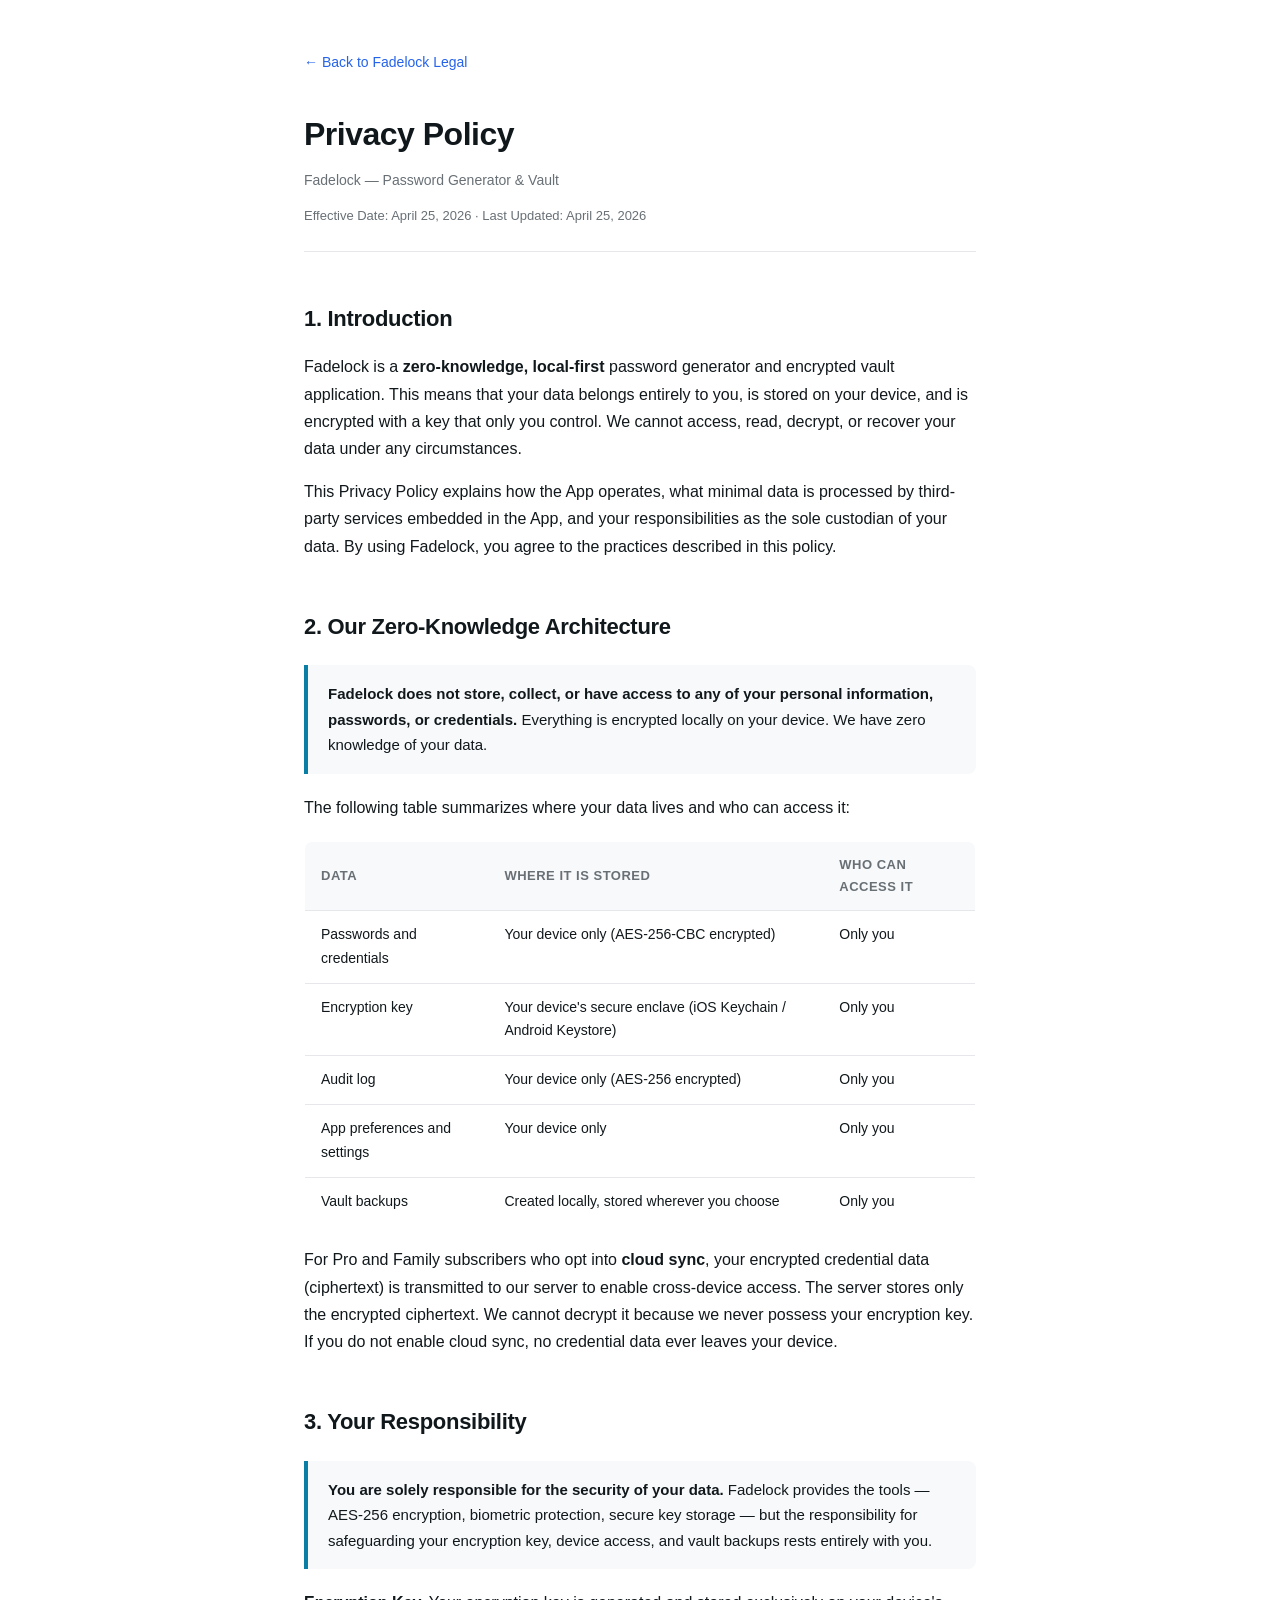
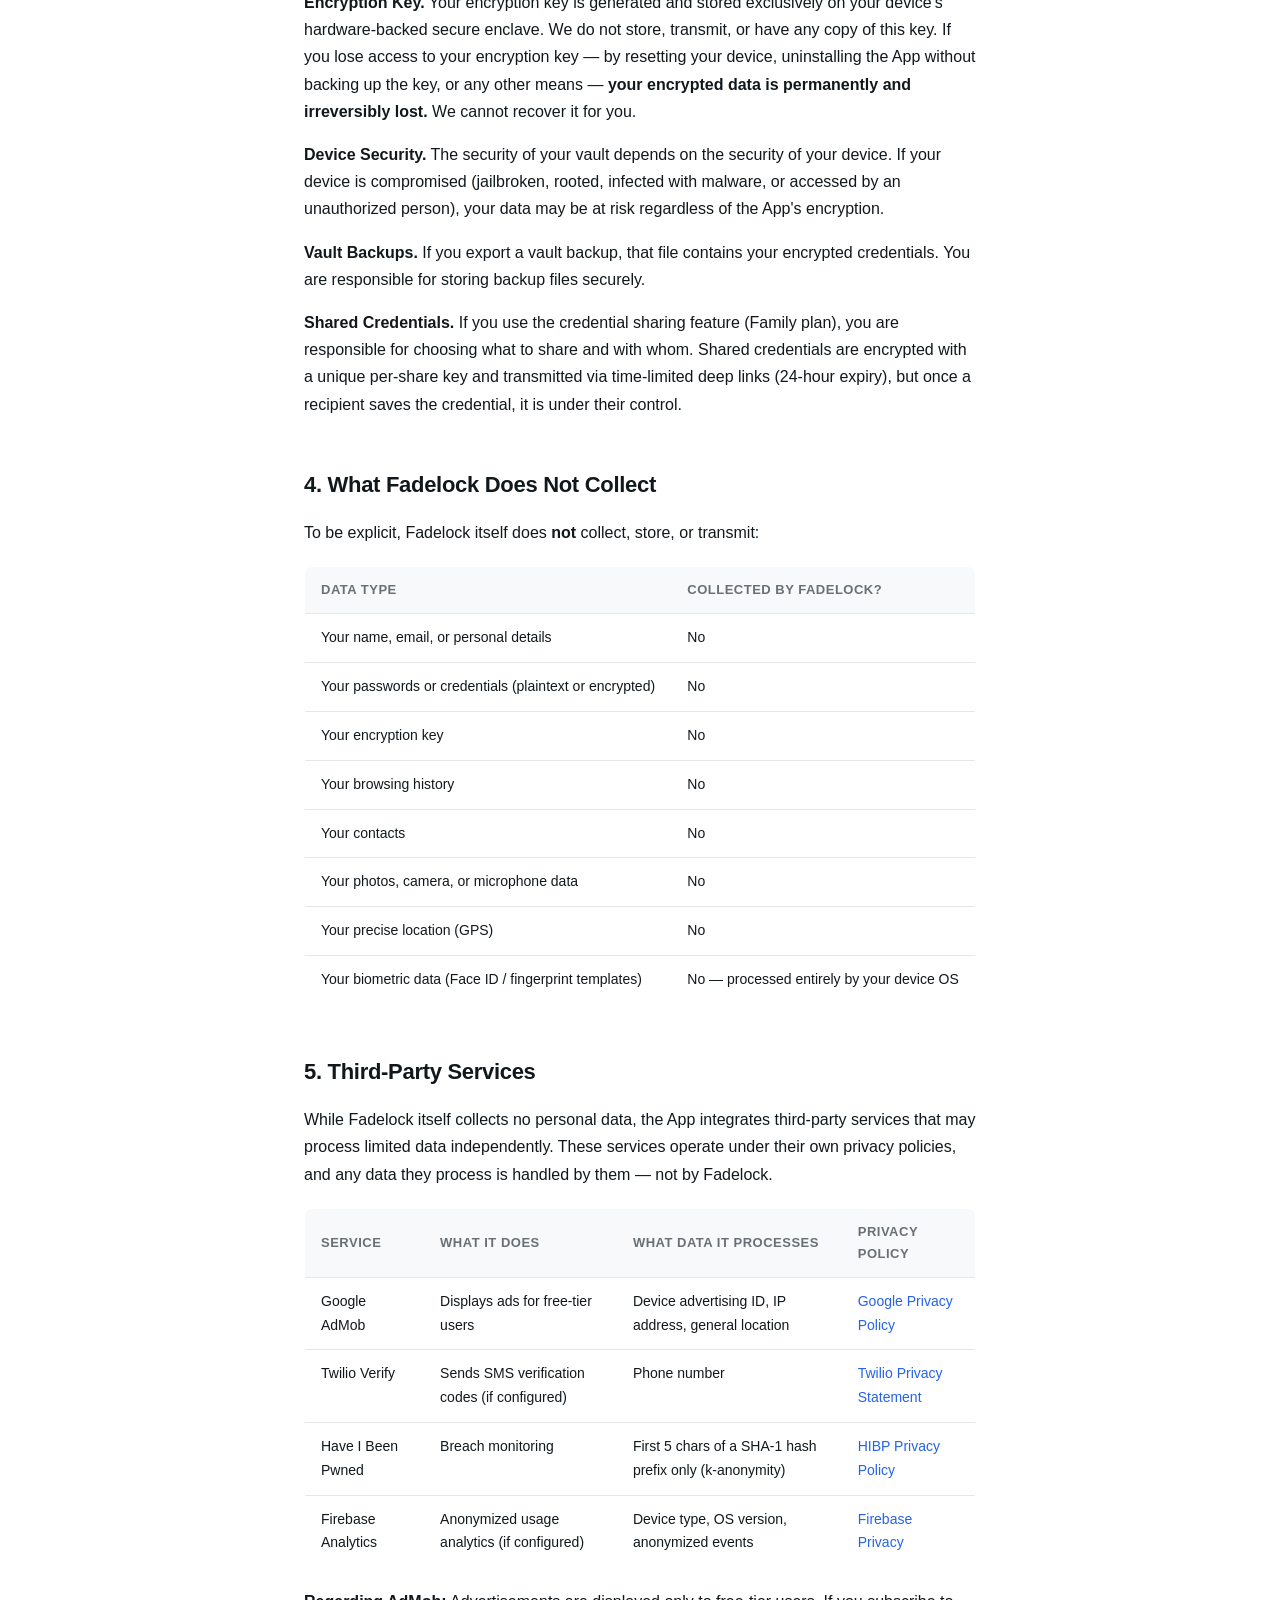
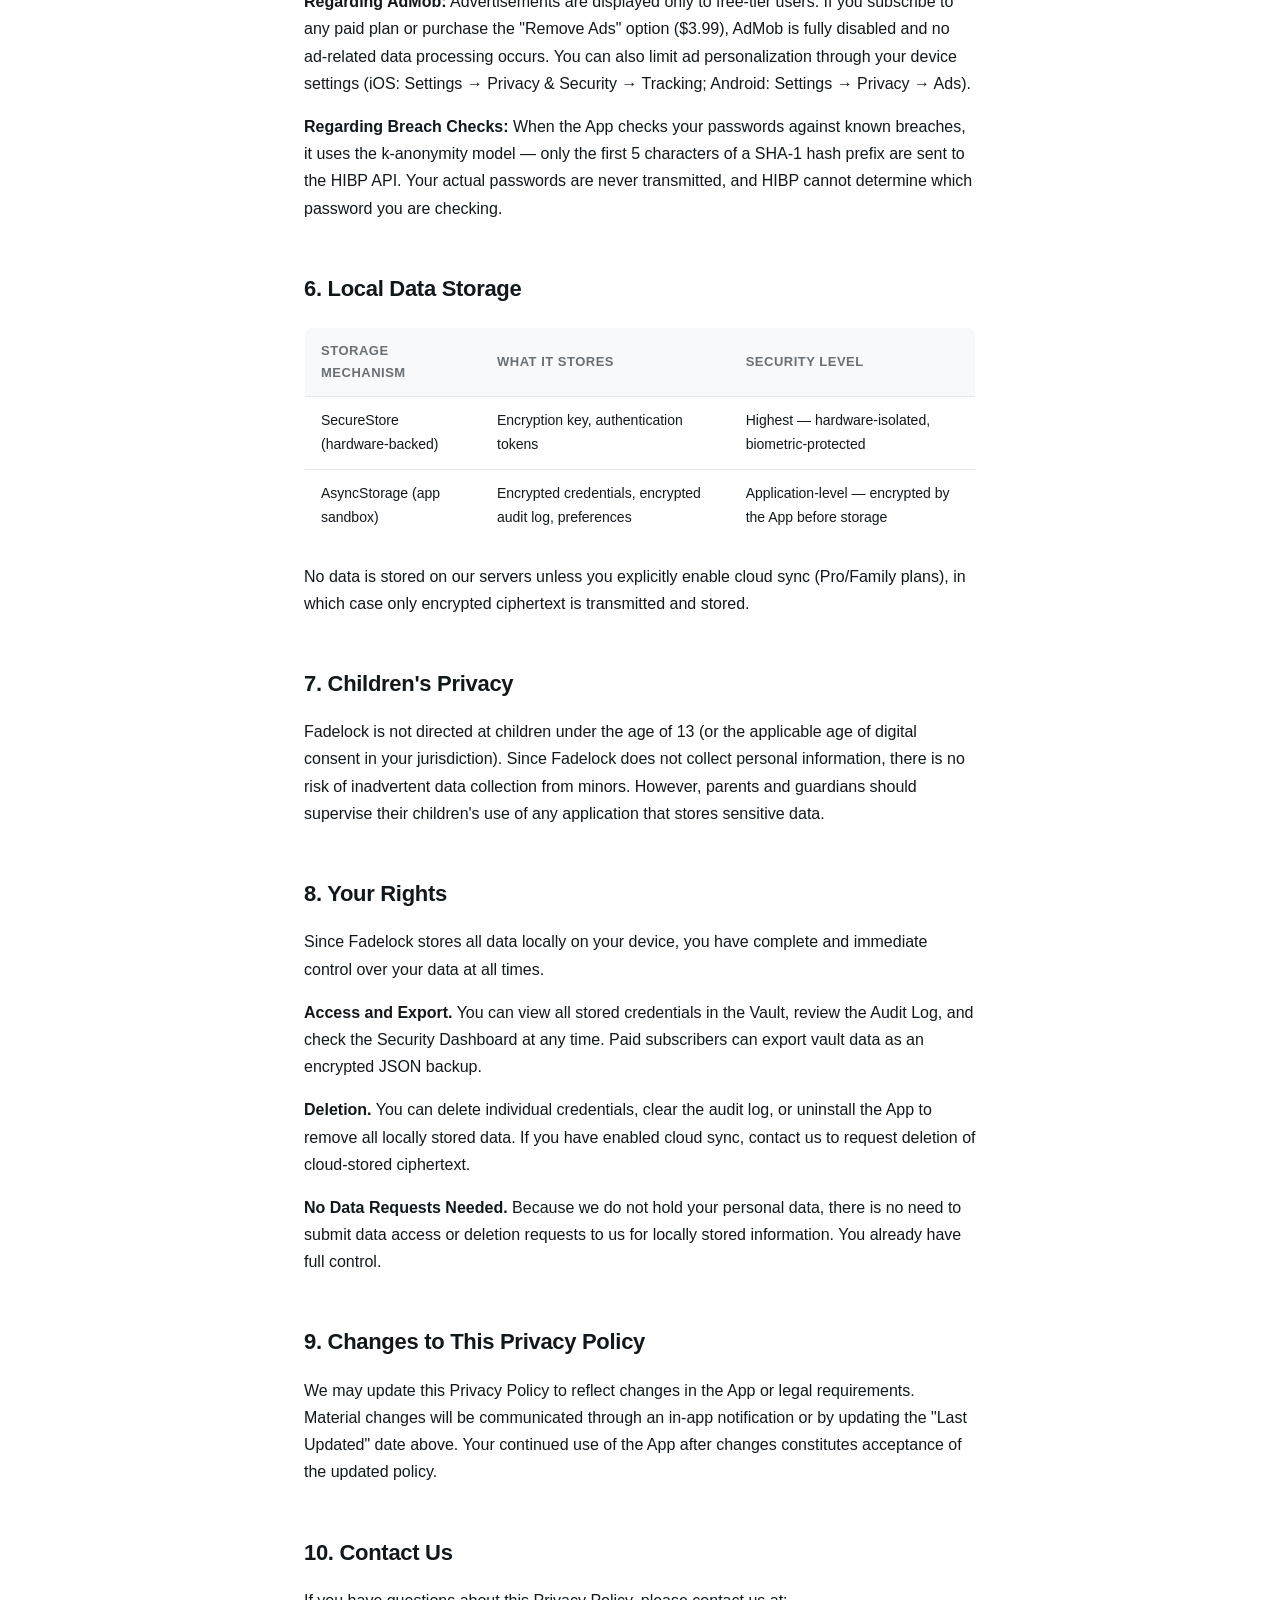
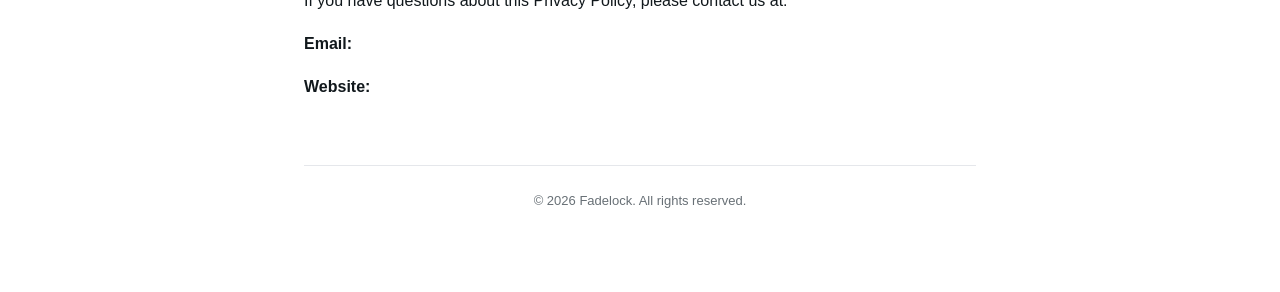
==== privacy-policy.html @ 6b2c7a7b "Add Privacy Policy, Terms of Service, and landing page" ====
<!DOCTYPE html>
<html lang="en">
<head>
  <meta charset="UTF-8">
  <meta name="viewport" content="width=device-width, initial-scale=1.0">
  <title>Privacy Policy — Fadelock</title>
  <link rel="stylesheet" href="style.css">
</head>
<body>
  <div class="container">
    <a href="index.html" class="back-link">&larr; Back to Fadelock Legal</a>

    <h1>Privacy Policy</h1>
    <p class="subtitle">Fadelock — Password Generator &amp; Vault</p>
    <p class="effective-date">Effective Date: April 25, 2026 &middot; Last Updated: April 25, 2026</p>

    <h2>1. Introduction</h2>
    <p>Fadelock is a <strong>zero-knowledge, local-first</strong> password generator and encrypted vault application. This means that your data belongs entirely to you, is stored on your device, and is encrypted with a key that only you control. We cannot access, read, decrypt, or recover your data under any circumstances.</p>
    <p>This Privacy Policy explains how the App operates, what minimal data is processed by third-party services embedded in the App, and your responsibilities as the sole custodian of your data. By using Fadelock, you agree to the practices described in this policy.</p>

    <h2>2. Our Zero-Knowledge Architecture</h2>
    <blockquote>
      <p><strong>Fadelock does not store, collect, or have access to any of your personal information, passwords, or credentials.</strong> Everything is encrypted locally on your device. We have zero knowledge of your data.</p>
    </blockquote>
    <p>The following table summarizes where your data lives and who can access it:</p>
    <table>
      <thead>
        <tr><th>Data</th><th>Where It Is Stored</th><th>Who Can Access It</th></tr>
      </thead>
      <tbody>
        <tr><td>Passwords and credentials</td><td>Your device only (AES-256-CBC encrypted)</td><td>Only you</td></tr>
        <tr><td>Encryption key</td><td>Your device's secure enclave (iOS Keychain / Android Keystore)</td><td>Only you</td></tr>
        <tr><td>Audit log</td><td>Your device only (AES-256 encrypted)</td><td>Only you</td></tr>
        <tr><td>App preferences and settings</td><td>Your device only</td><td>Only you</td></tr>
        <tr><td>Vault backups</td><td>Created locally, stored wherever you choose</td><td>Only you</td></tr>
      </tbody>
    </table>
    <p>For Pro and Family subscribers who opt into <strong>cloud sync</strong>, your encrypted credential data (ciphertext) is transmitted to our server to enable cross-device access. The server stores only the encrypted ciphertext. We cannot decrypt it because we never possess your encryption key. If you do not enable cloud sync, no credential data ever leaves your device.</p>

    <h2>3. Your Responsibility</h2>
    <blockquote>
      <p><strong>You are solely responsible for the security of your data.</strong> Fadelock provides the tools — AES-256 encryption, biometric protection, secure key storage — but the responsibility for safeguarding your encryption key, device access, and vault backups rests entirely with you.</p>
    </blockquote>
    <p><strong>Encryption Key.</strong> Your encryption key is generated and stored exclusively on your device's hardware-backed secure enclave. We do not store, transmit, or have any copy of this key. If you lose access to your encryption key — by resetting your device, uninstalling the App without backing up the key, or any other means — <strong>your encrypted data is permanently and irreversibly lost.</strong> We cannot recover it for you.</p>
    <p><strong>Device Security.</strong> The security of your vault depends on the security of your device. If your device is compromised (jailbroken, rooted, infected with malware, or accessed by an unauthorized person), your data may be at risk regardless of the App's encryption.</p>
    <p><strong>Vault Backups.</strong> If you export a vault backup, that file contains your encrypted credentials. You are responsible for storing backup files securely.</p>
    <p><strong>Shared Credentials.</strong> If you use the credential sharing feature (Family plan), you are responsible for choosing what to share and with whom. Shared credentials are encrypted with a unique per-share key and transmitted via time-limited deep links (24-hour expiry), but once a recipient saves the credential, it is under their control.</p>

    <h2>4. What Fadelock Does Not Collect</h2>
    <p>To be explicit, Fadelock itself does <strong>not</strong> collect, store, or transmit:</p>
    <table>
      <thead>
        <tr><th>Data Type</th><th>Collected by Fadelock?</th></tr>
      </thead>
      <tbody>
        <tr><td>Your name, email, or personal details</td><td>No</td></tr>
        <tr><td>Your passwords or credentials (plaintext or encrypted)</td><td>No</td></tr>
        <tr><td>Your encryption key</td><td>No</td></tr>
        <tr><td>Your browsing history</td><td>No</td></tr>
        <tr><td>Your contacts</td><td>No</td></tr>
        <tr><td>Your photos, camera, or microphone data</td><td>No</td></tr>
        <tr><td>Your precise location (GPS)</td><td>No</td></tr>
        <tr><td>Your biometric data (Face ID / fingerprint templates)</td><td>No — processed entirely by your device OS</td></tr>
      </tbody>
    </table>

    <h2>5. Third-Party Services</h2>
    <p>While Fadelock itself collects no personal data, the App integrates third-party services that may process limited data independently. These services operate under their own privacy policies, and any data they process is handled by them — not by Fadelock.</p>
    <table>
      <thead>
        <tr><th>Service</th><th>What It Does</th><th>What Data It Processes</th><th>Privacy Policy</th></tr>
      </thead>
      <tbody>
        <tr><td>Google AdMob</td><td>Displays ads for free-tier users</td><td>Device advertising ID, IP address, general location</td><td><a href="https://policies.google.com/privacy">Google Privacy Policy</a></td></tr>
        <tr><td>Twilio Verify</td><td>Sends SMS verification codes (if configured)</td><td>Phone number</td><td><a href="https://www.twilio.com/legal/privacy">Twilio Privacy Statement</a></td></tr>
        <tr><td>Have I Been Pwned</td><td>Breach monitoring</td><td>First 5 chars of a SHA-1 hash prefix only (k-anonymity)</td><td><a href="https://haveibeenpwned.com/Privacy">HIBP Privacy Policy</a></td></tr>
        <tr><td>Firebase Analytics</td><td>Anonymized usage analytics (if configured)</td><td>Device type, OS version, anonymized events</td><td><a href="https://firebase.google.com/support/privacy">Firebase Privacy</a></td></tr>
      </tbody>
    </table>
    <p><strong>Regarding AdMob:</strong> Advertisements are displayed only to free-tier users. If you subscribe to any paid plan or purchase the "Remove Ads" option ($3.99), AdMob is fully disabled and no ad-related data processing occurs. You can also limit ad personalization through your device settings (iOS: Settings &rarr; Privacy &amp; Security &rarr; Tracking; Android: Settings &rarr; Privacy &rarr; Ads).</p>
    <p><strong>Regarding Breach Checks:</strong> When the App checks your passwords against known breaches, it uses the k-anonymity model — only the first 5 characters of a SHA-1 hash prefix are sent to the HIBP API. Your actual passwords are never transmitted, and HIBP cannot determine which password you are checking.</p>

    <h2>6. Local Data Storage</h2>
    <table>
      <thead>
        <tr><th>Storage Mechanism</th><th>What It Stores</th><th>Security Level</th></tr>
      </thead>
      <tbody>
        <tr><td>SecureStore (hardware-backed)</td><td>Encryption key, authentication tokens</td><td>Highest — hardware-isolated, biometric-protected</td></tr>
        <tr><td>AsyncStorage (app sandbox)</td><td>Encrypted credentials, encrypted audit log, preferences</td><td>Application-level — encrypted by the App before storage</td></tr>
      </tbody>
    </table>
    <p>No data is stored on our servers unless you explicitly enable cloud sync (Pro/Family plans), in which case only encrypted ciphertext is transmitted and stored.</p>

    <h2>7. Children's Privacy</h2>
    <p>Fadelock is not directed at children under the age of 13 (or the applicable age of digital consent in your jurisdiction). Since Fadelock does not collect personal information, there is no risk of inadvertent data collection from minors. However, parents and guardians should supervise their children's use of any application that stores sensitive data.</p>

    <h2>8. Your Rights</h2>
    <p>Since Fadelock stores all data locally on your device, you have complete and immediate control over your data at all times.</p>
    <p><strong>Access and Export.</strong> You can view all stored credentials in the Vault, review the Audit Log, and check the Security Dashboard at any time. Paid subscribers can export vault data as an encrypted JSON backup.</p>
    <p><strong>Deletion.</strong> You can delete individual credentials, clear the audit log, or uninstall the App to remove all locally stored data. If you have enabled cloud sync, contact us to request deletion of cloud-stored ciphertext.</p>
    <p><strong>No Data Requests Needed.</strong> Because we do not hold your personal data, there is no need to submit data access or deletion requests to us for locally stored information. You already have full control.</p>

    <h2>9. Changes to This Privacy Policy</h2>
    <p>We may update this Privacy Policy to reflect changes in the App or legal requirements. Material changes will be communicated through an in-app notification or by updating the "Last Updated" date above. Your continued use of the App after changes constitutes acceptance of the updated policy.</p>

    <h2>10. Contact Us</h2>
    <p>If you have questions about this Privacy Policy, please contact us at:</p>
    <p><strong>Email:</strong> </p>
    <p><strong>Website:</strong> </p>

    <div class="footer">
      &copy; 2026 Fadelock. All rights reserved.
    </div>
  </div>
</body>
</html>
---- style.css ----
:root {
  --bg: #ffffff;
  --fg: #11181C;
  --muted: #687076;
  --primary: #2563EB;
  --surface: #f8f9fa;
  --border: #e5e7eb;
  --accent: #0a7ea4;
}

@media (prefers-color-scheme: dark) {
  :root {
    --bg: #151718;
    --fg: #ECEDEE;
    --muted: #9BA1A6;
    --primary: #60a5fa;
    --surface: #1e2022;
    --border: #334155;
    --accent: #38bdf8;
  }
}

* {
  margin: 0;
  padding: 0;
  box-sizing: border-box;
}

body {
  font-family: -apple-system, BlinkMacSystemFont, "Segoe UI", Roboto, Helvetica, Arial, sans-serif;
  background: var(--bg);
  color: var(--fg);
  line-height: 1.7;
  font-size: 16px;
  -webkit-font-smoothing: antialiased;
}

.container {
  max-width: 720px;
  margin: 0 auto;
  padding: 48px 24px 80px;
}

.back-link {
  display: inline-block;
  margin-bottom: 32px;
  color: var(--primary);
  text-decoration: none;
  font-size: 14px;
  font-weight: 500;
}

.back-link:hover {
  text-decoration: underline;
}

h1 {
  font-size: 32px;
  font-weight: 700;
  margin-bottom: 8px;
  letter-spacing: -0.5px;
}

.subtitle {
  color: var(--muted);
  font-size: 14px;
  margin-bottom: 12px;
}

.effective-date {
  color: var(--muted);
  font-size: 13px;
  margin-bottom: 40px;
  padding-bottom: 24px;
  border-bottom: 1px solid var(--border);
}

h2 {
  font-size: 22px;
  font-weight: 600;
  margin-top: 48px;
  margin-bottom: 16px;
  letter-spacing: -0.3px;
}

h3 {
  font-size: 17px;
  font-weight: 600;
  margin-top: 28px;
  margin-bottom: 12px;
}

p {
  margin-bottom: 16px;
  color: var(--fg);
}

blockquote {
  background: var(--surface);
  border-left: 4px solid var(--accent);
  padding: 16px 20px;
  margin: 20px 0;
  border-radius: 0 8px 8px 0;
  font-size: 15px;
}

blockquote p {
  margin-bottom: 0;
}

blockquote strong {
  color: var(--fg);
}

table {
  width: 100%;
  border-collapse: collapse;
  margin: 20px 0;
  font-size: 14px;
  border-radius: 8px;
  overflow: hidden;
  border: 1px solid var(--border);
}

thead {
  background: var(--surface);
}

th {
  text-align: left;
  padding: 12px 16px;
  font-weight: 600;
  font-size: 13px;
  text-transform: uppercase;
  letter-spacing: 0.5px;
  color: var(--muted);
  border-bottom: 1px solid var(--border);
}

td {
  padding: 12px 16px;
  border-bottom: 1px solid var(--border);
  vertical-align: top;
}

tr:last-child td {
  border-bottom: none;
}

a {
  color: var(--primary);
  text-decoration: none;
}

a:hover {
  text-decoration: underline;
}

hr {
  border: none;
  border-top: 1px solid var(--border);
  margin: 48px 0;
}

.footer {
  margin-top: 64px;
  padding-top: 24px;
  border-top: 1px solid var(--border);
  color: var(--muted);
  font-size: 13px;
  text-align: center;
}

/* Landing page styles */
.hero {
  text-align: center;
  padding: 80px 24px 48px;
}

.hero-icon {
  width: 80px;
  height: 80px;
  margin: 0 auto 24px;
  background: linear-gradient(135deg, #2563EB, #0a7ea4);
  border-radius: 20px;
  display: flex;
  align-items: center;
  justify-content: center;
}

.hero-icon svg {
  width: 44px;
  height: 44px;
  fill: white;
}

.hero h1 {
  font-size: 36px;
  margin-bottom: 12px;
}

.hero p {
  color: var(--muted);
  font-size: 18px;
  max-width: 480px;
  margin: 0 auto;
}

.cards {
  display: flex;
  gap: 20px;
  max-width: 720px;
  margin: 0 auto;
  padding: 0 24px 80px;
}

.card {
  flex: 1;
  background: var(--surface);
  border: 1px solid var(--border);
  border-radius: 16px;
  padding: 32px 24px;
  text-decoration: none;
  color: var(--fg);
  transition: transform 0.15s ease, box-shadow 0.15s ease;
}

.card:hover {
  transform: translateY(-2px);
  box-shadow: 0 8px 24px rgba(0,0,0,0.08);
  text-decoration: none;
}

.card h2 {
  font-size: 20px;
  margin-top: 0;
  margin-bottom: 8px;
}

.card p {
  color: var(--muted);
  font-size: 14px;
  margin-bottom: 16px;
}

.card .arrow {
  color: var(--primary);
  font-size: 14px;
  font-weight: 600;
}

@media (max-width: 600px) {
  .cards {
    flex-direction: column;
  }
  .hero {
    padding: 48px 24px 32px;
  }
  .hero h1 {
    font-size: 28px;
  }
}
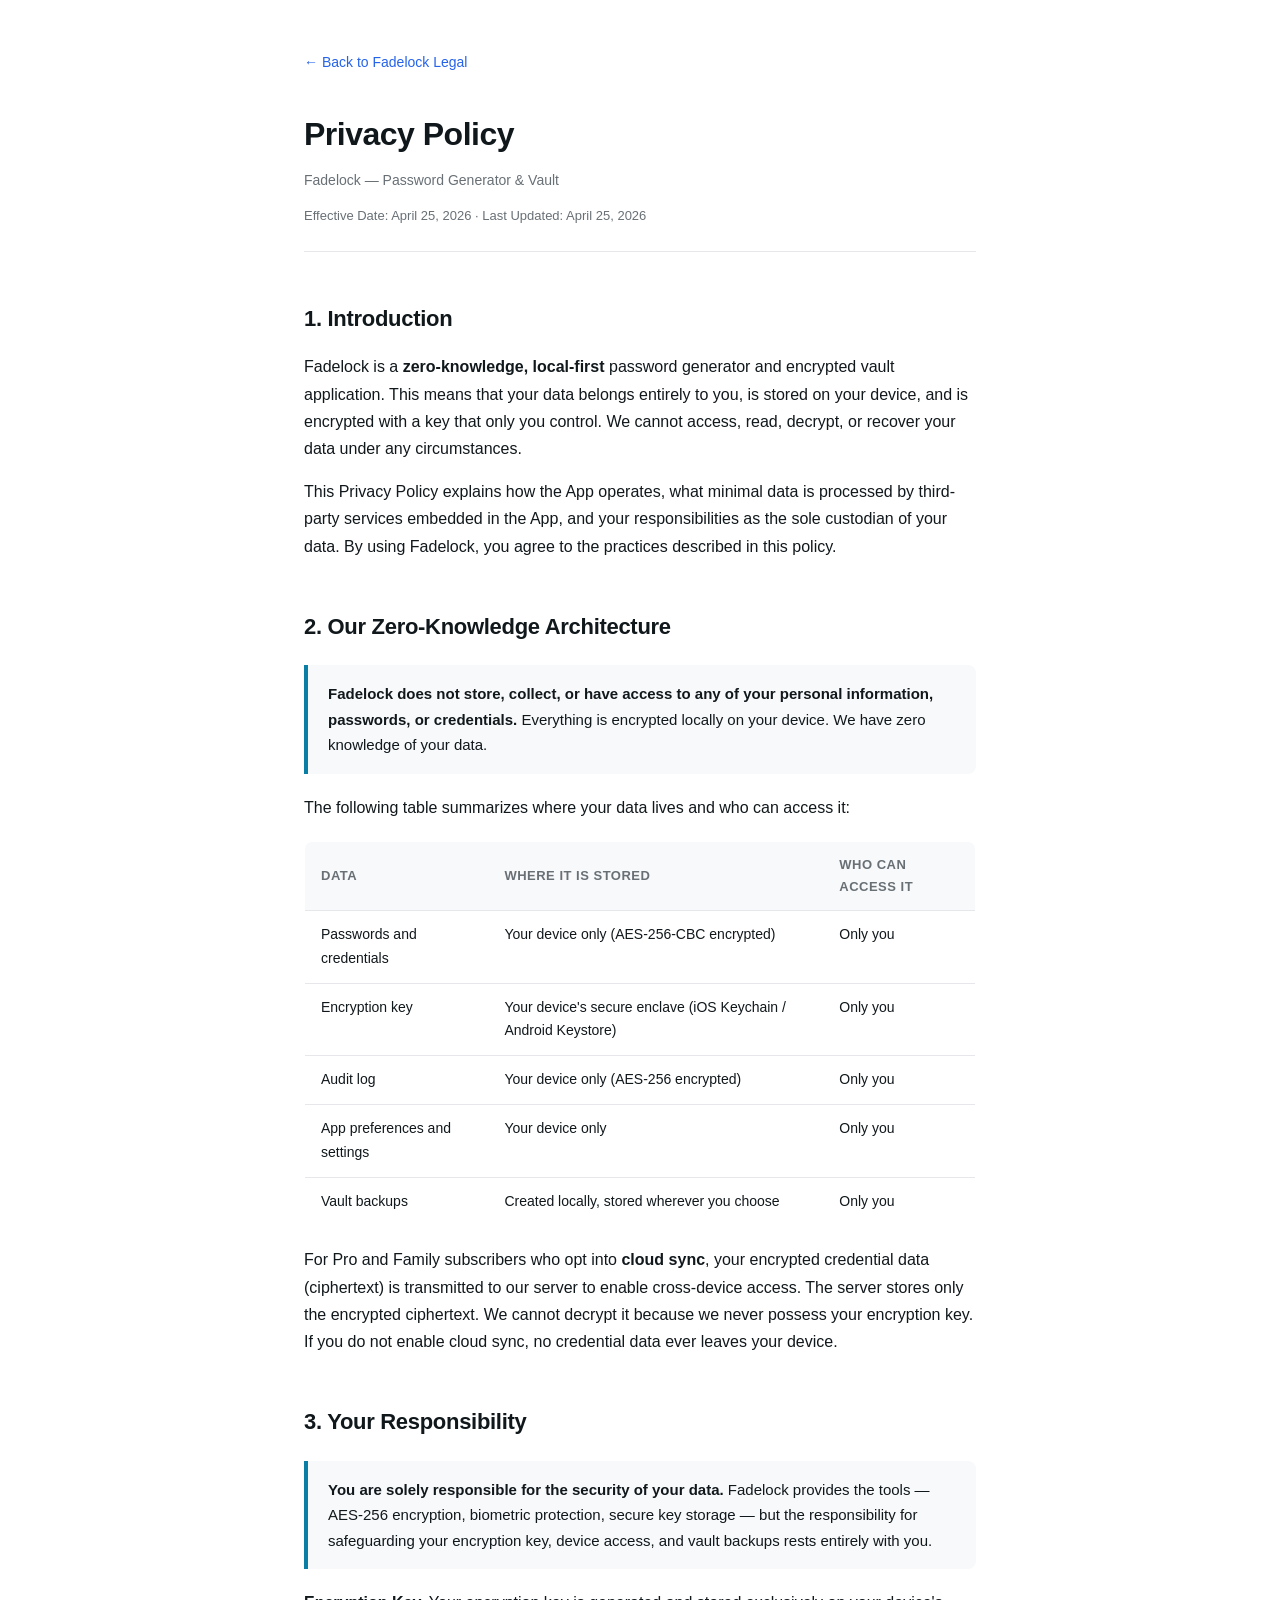
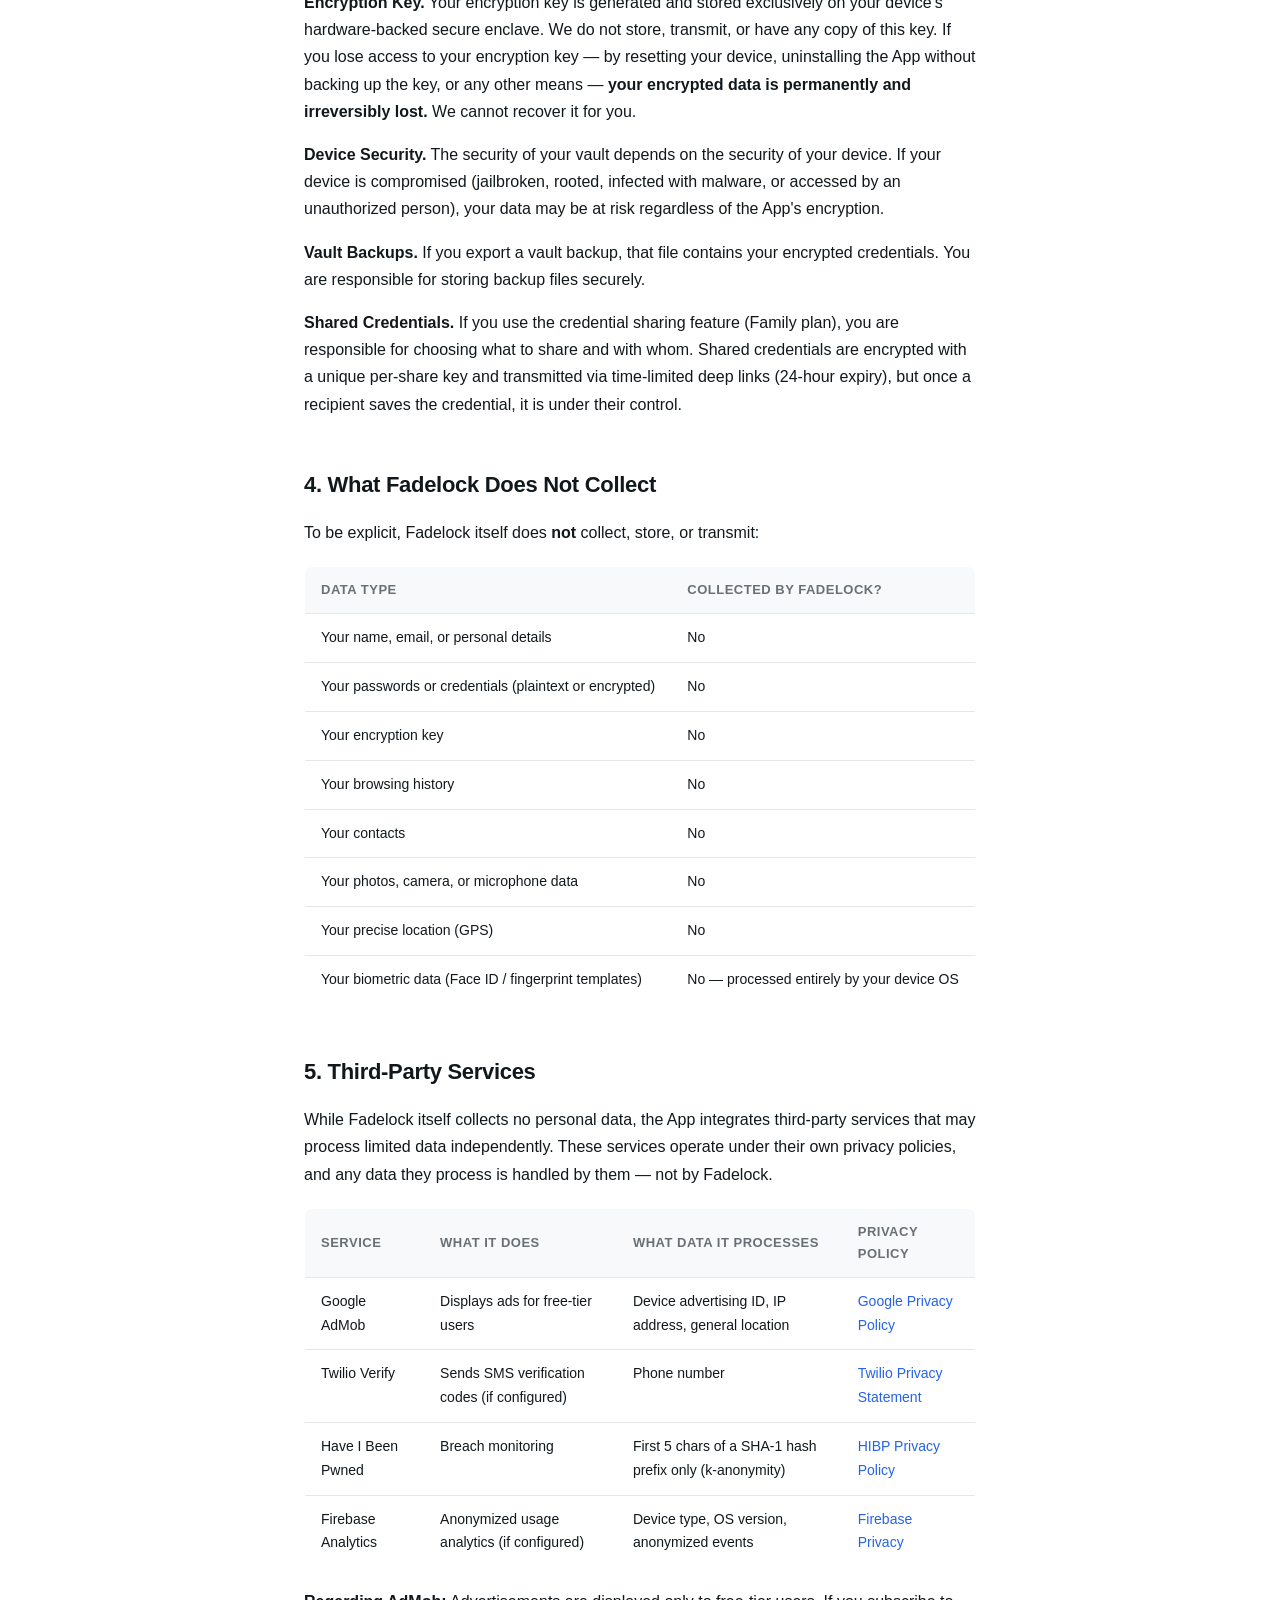
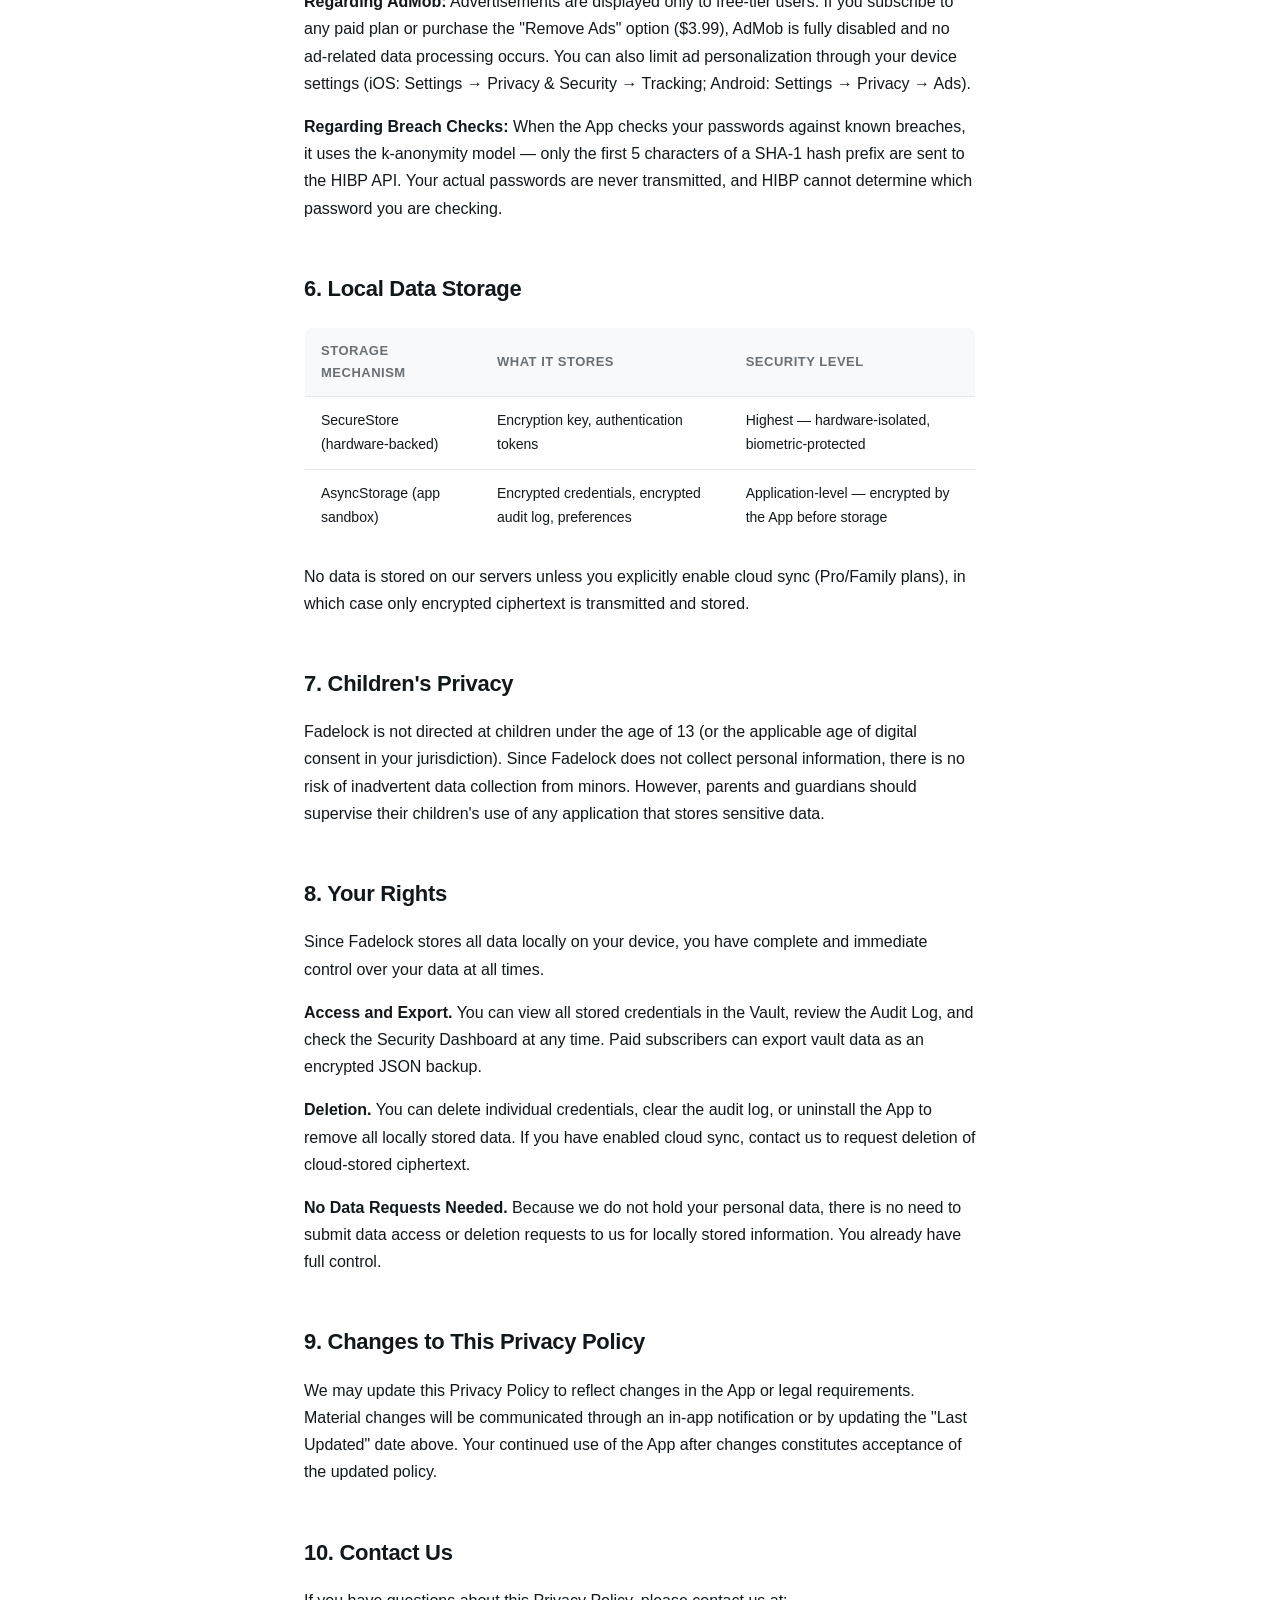
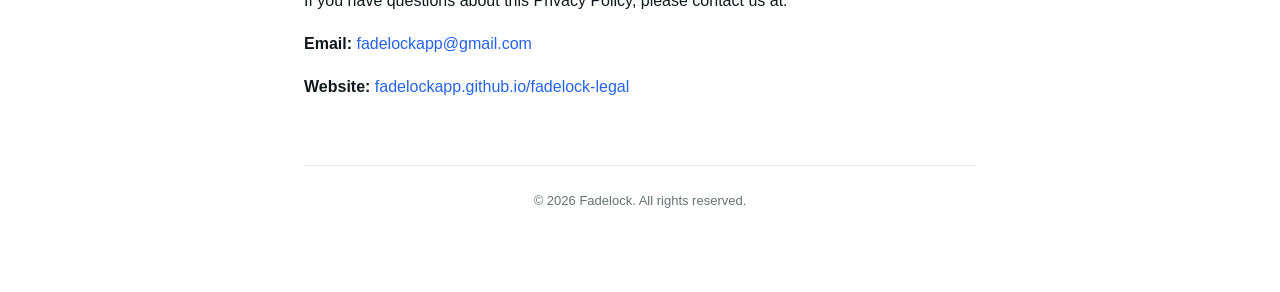
==== commit 7fc08c48: "Update contact email to fadelockapp@gmail.com" ====
--- a/privacy-policy.html
+++ b/privacy-policy.html
@@ -106,8 +106,8 @@
 
     <h2>10. Contact Us</h2>
     <p>If you have questions about this Privacy Policy, please contact us at:</p>
-    <p><strong>Email:</strong> </p>
-    <p><strong>Website:</strong> </p>
+    <p><strong>Email:</strong> <a href="mailto:fadelockapp@gmail.com">fadelockapp@gmail.com</a></p>
+    <p><strong>Website:</strong> <a href="https://fadelockapp.github.io/fadelock-legal/">fadelockapp.github.io/fadelock-legal</a></p>
 
     <div class="footer">
       &copy; 2026 Fadelock. All rights reserved.
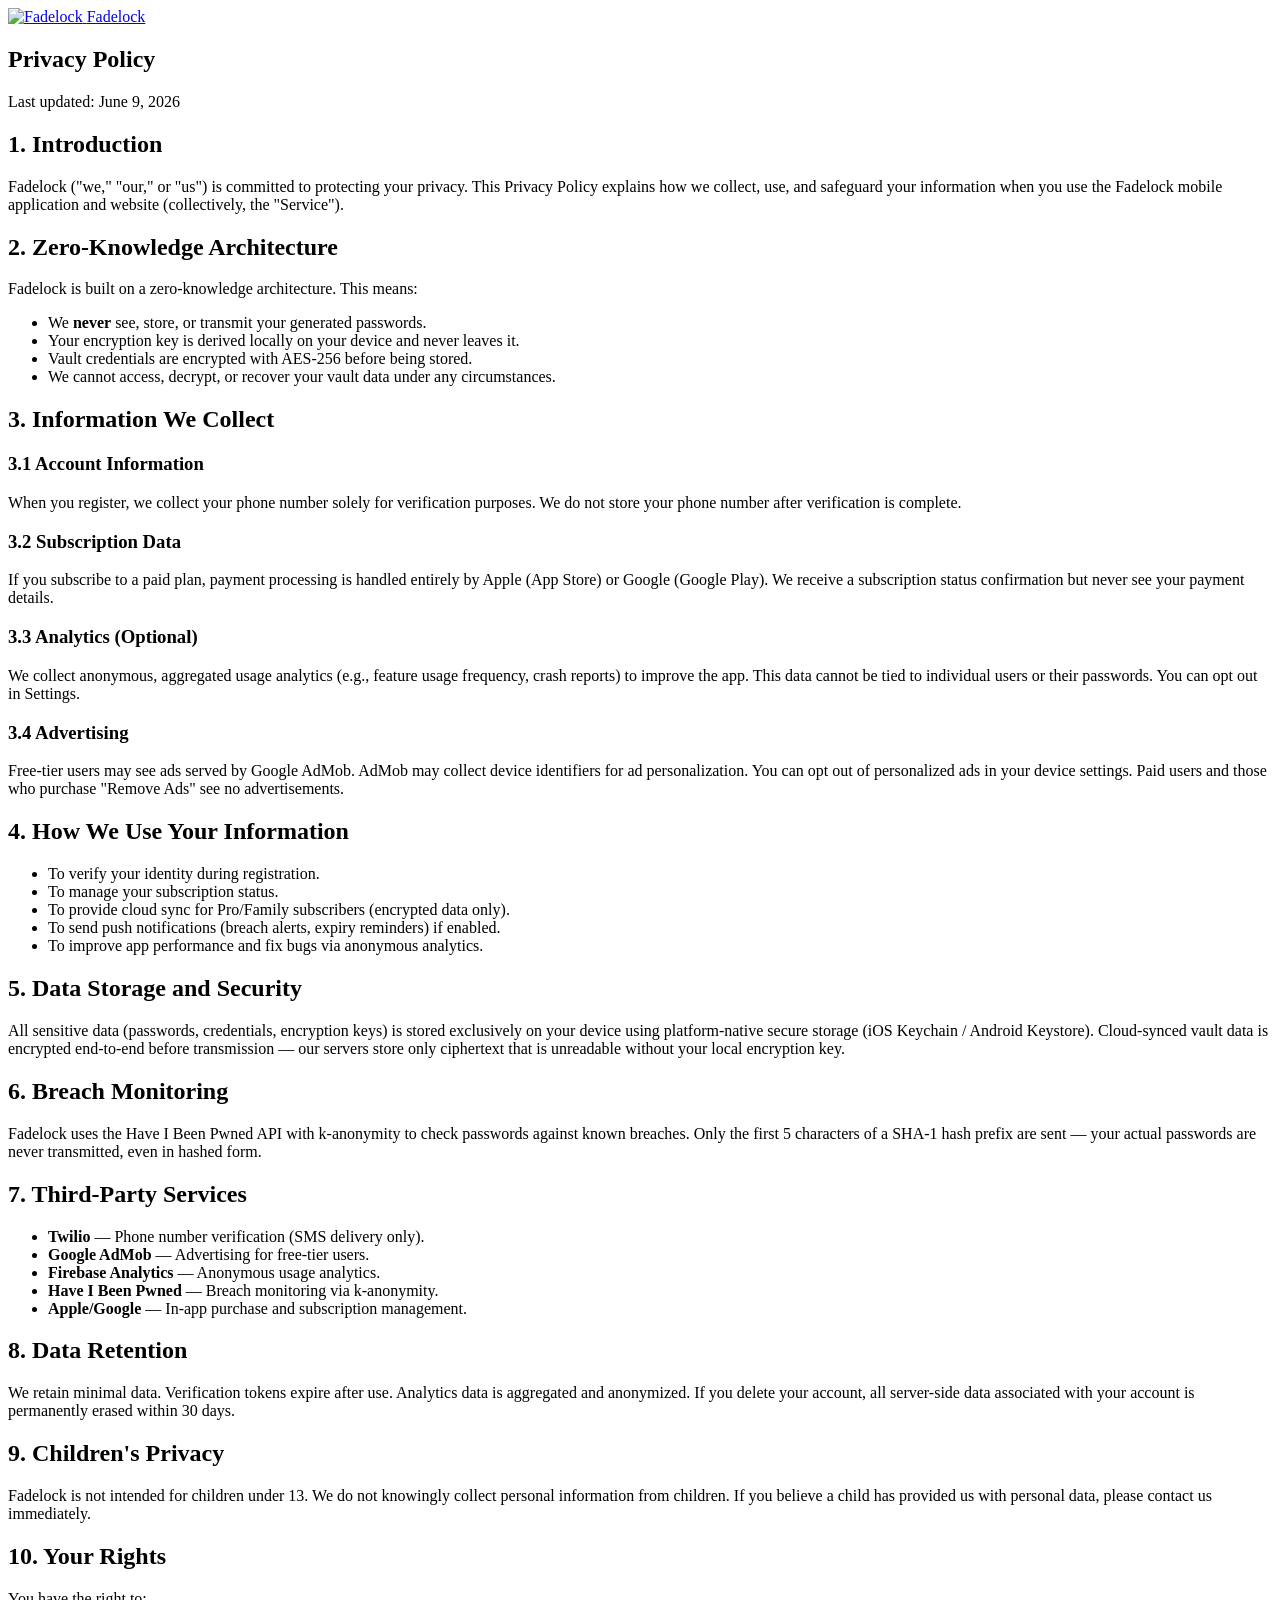
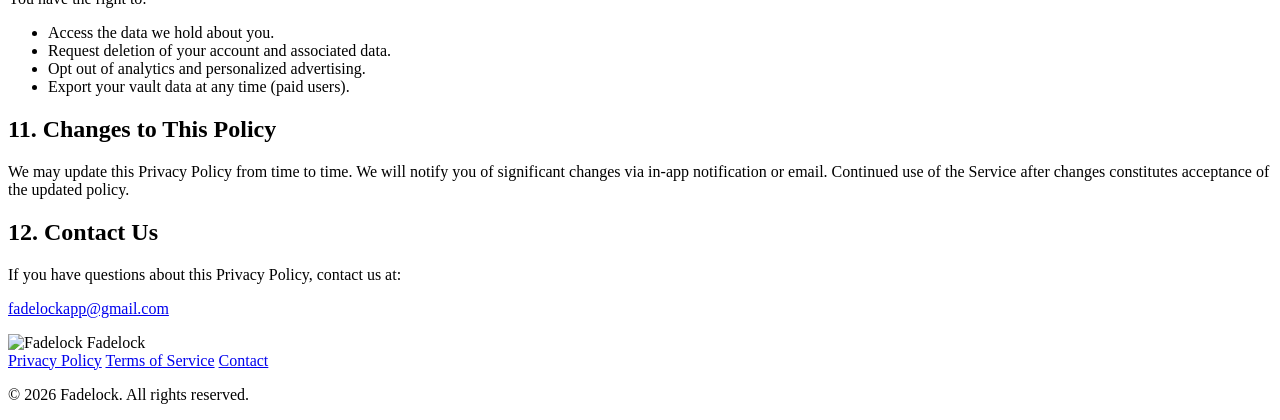
==== commit 21234501: "Update privacy-policy.html" ====
--- a/privacy-policy.html
+++ b/privacy-policy.html
@@ -4,114 +4,144 @@
   <meta charset="UTF-8">
   <meta name="viewport" content="width=device-width, initial-scale=1.0">
   <title>Privacy Policy — Fadelock</title>
-  <link rel="stylesheet" href="style.css">
+  <meta name="description" content="Fadelock Privacy Policy. Learn how we protect your data with zero-knowledge architecture.">
+  <meta name="theme-color" content="#0D0F14">
+  <link rel="icon" type="image/x-icon" href="favicon.ico">
+  <link rel="icon" type="image/png" sizes="32x32" href="favicon-32x32.png">
+  <link rel="apple-touch-icon" sizes="180x180" href="apple-touch-icon.png">
+  <link rel="preconnect" href="https://fonts.googleapis.com">
+  <link rel="preconnect" href="https://fonts.gstatic.com" crossorigin>
+  <link href="https://fonts.googleapis.com/css2?family=Inter:wght@400;500;600;700;800&display=swap" rel="stylesheet">
+  <link rel="stylesheet" href="styles.css">
+  <link rel="stylesheet" href="legal.css">
 </head>
 <body>
-  <div class="container">
-    <a href="index.html" class="back-link">&larr; Back to Fadelock Legal</a>
+  <header class="header">
+    <div class="header-inner">
+      <div class="header-brand">
+        <a href="index.html" class="header-brand-link">
+          <img src="icon.png" alt="Fadelock" class="header-logo">
+          <span class="header-title">Fadelock</span>
+        </a>
+      </div>
+    </div>
+  </header>
 
-    <h1>Privacy Policy</h1>
-    <p class="subtitle">Fadelock — Password Generator &amp; Vault</p>
-    <p class="effective-date">Effective Date: April 25, 2026 &middot; Last Updated: April 25, 2026</p>
+  <main class="legal-page">
+    <article class="legal-content">
+      <h1>Privacy Policy</h1>
+      <p class="legal-updated">Last updated: June 9, 2026</p>
 
-    <h2>1. Introduction</h2>
-    <p>Fadelock is a <strong>zero-knowledge, local-first</strong> password generator and encrypted vault application. This means that your data belongs entirely to you, is stored on your device, and is encrypted with a key that only you control. We cannot access, read, decrypt, or recover your data under any circumstances.</p>
-    <p>This Privacy Policy explains how the App operates, what minimal data is processed by third-party services embedded in the App, and your responsibilities as the sole custodian of your data. By using Fadelock, you agree to the practices described in this policy.</p>
+      <section>
+        <h2>1. Introduction</h2>
+        <p>Fadelock ("we," "our," or "us") is committed to protecting your privacy. This Privacy Policy explains how we collect, use, and safeguard your information when you use the Fadelock mobile application and website (collectively, the "Service").</p>
+      </section>
 
-    <h2>2. Our Zero-Knowledge Architecture</h2>
-    <blockquote>
-      <p><strong>Fadelock does not store, collect, or have access to any of your personal information, passwords, or credentials.</strong> Everything is encrypted locally on your device. We have zero knowledge of your data.</p>
-    </blockquote>
-    <p>The following table summarizes where your data lives and who can access it:</p>
-    <table>
-      <thead>
-        <tr><th>Data</th><th>Where It Is Stored</th><th>Who Can Access It</th></tr>
-      </thead>
-      <tbody>
-        <tr><td>Passwords and credentials</td><td>Your device only (AES-256-CBC encrypted)</td><td>Only you</td></tr>
-        <tr><td>Encryption key</td><td>Your device's secure enclave (iOS Keychain / Android Keystore)</td><td>Only you</td></tr>
-        <tr><td>Audit log</td><td>Your device only (AES-256 encrypted)</td><td>Only you</td></tr>
-        <tr><td>App preferences and settings</td><td>Your device only</td><td>Only you</td></tr>
-        <tr><td>Vault backups</td><td>Created locally, stored wherever you choose</td><td>Only you</td></tr>
-      </tbody>
-    </table>
-    <p>For Pro and Family subscribers who opt into <strong>cloud sync</strong>, your encrypted credential data (ciphertext) is transmitted to our server to enable cross-device access. The server stores only the encrypted ciphertext. We cannot decrypt it because we never possess your encryption key. If you do not enable cloud sync, no credential data ever leaves your device.</p>
+      <section>
+        <h2>2. Zero-Knowledge Architecture</h2>
+        <p>Fadelock is built on a zero-knowledge architecture. This means:</p>
+        <ul>
+          <li>We <strong>never</strong> see, store, or transmit your generated passwords.</li>
+          <li>Your encryption key is derived locally on your device and never leaves it.</li>
+          <li>Vault credentials are encrypted with AES-256 before being stored.</li>
+          <li>We cannot access, decrypt, or recover your vault data under any circumstances.</li>
+        </ul>
+      </section>
 
-    <h2>3. Your Responsibility</h2>
-    <blockquote>
-      <p><strong>You are solely responsible for the security of your data.</strong> Fadelock provides the tools — AES-256 encryption, biometric protection, secure key storage — but the responsibility for safeguarding your encryption key, device access, and vault backups rests entirely with you.</p>
-    </blockquote>
-    <p><strong>Encryption Key.</strong> Your encryption key is generated and stored exclusively on your device's hardware-backed secure enclave. We do not store, transmit, or have any copy of this key. If you lose access to your encryption key — by resetting your device, uninstalling the App without backing up the key, or any other means — <strong>your encrypted data is permanently and irreversibly lost.</strong> We cannot recover it for you.</p>
-    <p><strong>Device Security.</strong> The security of your vault depends on the security of your device. If your device is compromised (jailbroken, rooted, infected with malware, or accessed by an unauthorized person), your data may be at risk regardless of the App's encryption.</p>
-    <p><strong>Vault Backups.</strong> If you export a vault backup, that file contains your encrypted credentials. You are responsible for storing backup files securely.</p>
-    <p><strong>Shared Credentials.</strong> If you use the credential sharing feature (Family plan), you are responsible for choosing what to share and with whom. Shared credentials are encrypted with a unique per-share key and transmitted via time-limited deep links (24-hour expiry), but once a recipient saves the credential, it is under their control.</p>
+      <section>
+        <h2>3. Information We Collect</h2>
+        <h3>3.1 Account Information</h3>
+        <p>When you register, we collect your phone number solely for verification purposes. We do not store your phone number after verification is complete.</p>
 
-    <h2>4. What Fadelock Does Not Collect</h2>
-    <p>To be explicit, Fadelock itself does <strong>not</strong> collect, store, or transmit:</p>
-    <table>
-      <thead>
-        <tr><th>Data Type</th><th>Collected by Fadelock?</th></tr>
-      </thead>
-      <tbody>
-        <tr><td>Your name, email, or personal details</td><td>No</td></tr>
-        <tr><td>Your passwords or credentials (plaintext or encrypted)</td><td>No</td></tr>
-        <tr><td>Your encryption key</td><td>No</td></tr>
-        <tr><td>Your browsing history</td><td>No</td></tr>
-        <tr><td>Your contacts</td><td>No</td></tr>
-        <tr><td>Your photos, camera, or microphone data</td><td>No</td></tr>
-        <tr><td>Your precise location (GPS)</td><td>No</td></tr>
-        <tr><td>Your biometric data (Face ID / fingerprint templates)</td><td>No — processed entirely by your device OS</td></tr>
-      </tbody>
-    </table>
+        <h3>3.2 Subscription Data</h3>
+        <p>If you subscribe to a paid plan, payment processing is handled entirely by Apple (App Store) or Google (Google Play). We receive a subscription status confirmation but never see your payment details.</p>
 
-    <h2>5. Third-Party Services</h2>
-    <p>While Fadelock itself collects no personal data, the App integrates third-party services that may process limited data independently. These services operate under their own privacy policies, and any data they process is handled by them — not by Fadelock.</p>
-    <table>
-      <thead>
-        <tr><th>Service</th><th>What It Does</th><th>What Data It Processes</th><th>Privacy Policy</th></tr>
-      </thead>
-      <tbody>
-        <tr><td>Google AdMob</td><td>Displays ads for free-tier users</td><td>Device advertising ID, IP address, general location</td><td><a href="https://policies.google.com/privacy">Google Privacy Policy</a></td></tr>
-        <tr><td>Twilio Verify</td><td>Sends SMS verification codes (if configured)</td><td>Phone number</td><td><a href="https://www.twilio.com/legal/privacy">Twilio Privacy Statement</a></td></tr>
-        <tr><td>Have I Been Pwned</td><td>Breach monitoring</td><td>First 5 chars of a SHA-1 hash prefix only (k-anonymity)</td><td><a href="https://haveibeenpwned.com/Privacy">HIBP Privacy Policy</a></td></tr>
-        <tr><td>Firebase Analytics</td><td>Anonymized usage analytics (if configured)</td><td>Device type, OS version, anonymized events</td><td><a href="https://firebase.google.com/support/privacy">Firebase Privacy</a></td></tr>
-      </tbody>
-    </table>
-    <p><strong>Regarding AdMob:</strong> Advertisements are displayed only to free-tier users. If you subscribe to any paid plan or purchase the "Remove Ads" option ($3.99), AdMob is fully disabled and no ad-related data processing occurs. You can also limit ad personalization through your device settings (iOS: Settings &rarr; Privacy &amp; Security &rarr; Tracking; Android: Settings &rarr; Privacy &rarr; Ads).</p>
-    <p><strong>Regarding Breach Checks:</strong> When the App checks your passwords against known breaches, it uses the k-anonymity model — only the first 5 characters of a SHA-1 hash prefix are sent to the HIBP API. Your actual passwords are never transmitted, and HIBP cannot determine which password you are checking.</p>
+        <h3>3.3 Analytics (Optional)</h3>
+        <p>We collect anonymous, aggregated usage analytics (e.g., feature usage frequency, crash reports) to improve the app. This data cannot be tied to individual users or their passwords. You can opt out in Settings.</p>
 
-    <h2>6. Local Data Storage</h2>
-    <table>
-      <thead>
-        <tr><th>Storage Mechanism</th><th>What It Stores</th><th>Security Level</th></tr>
-      </thead>
-      <tbody>
-        <tr><td>SecureStore (hardware-backed)</td><td>Encryption key, authentication tokens</td><td>Highest — hardware-isolated, biometric-protected</td></tr>
-        <tr><td>AsyncStorage (app sandbox)</td><td>Encrypted credentials, encrypted audit log, preferences</td><td>Application-level — encrypted by the App before storage</td></tr>
-      </tbody>
-    </table>
-    <p>No data is stored on our servers unless you explicitly enable cloud sync (Pro/Family plans), in which case only encrypted ciphertext is transmitted and stored.</p>
+        <h3>3.4 Advertising</h3>
+        <p>Free-tier users may see ads served by Google AdMob. AdMob may collect device identifiers for ad personalization. You can opt out of personalized ads in your device settings. Paid users and those who purchase "Remove Ads" see no advertisements.</p>
+      </section>
 
-    <h2>7. Children's Privacy</h2>
-    <p>Fadelock is not directed at children under the age of 13 (or the applicable age of digital consent in your jurisdiction). Since Fadelock does not collect personal information, there is no risk of inadvertent data collection from minors. However, parents and guardians should supervise their children's use of any application that stores sensitive data.</p>
+      <section>
+        <h2>4. How We Use Your Information</h2>
+        <ul>
+          <li>To verify your identity during registration.</li>
+          <li>To manage your subscription status.</li>
+          <li>To provide cloud sync for Pro/Family subscribers (encrypted data only).</li>
+          <li>To send push notifications (breach alerts, expiry reminders) if enabled.</li>
+          <li>To improve app performance and fix bugs via anonymous analytics.</li>
+        </ul>
+      </section>
 
-    <h2>8. Your Rights</h2>
-    <p>Since Fadelock stores all data locally on your device, you have complete and immediate control over your data at all times.</p>
-    <p><strong>Access and Export.</strong> You can view all stored credentials in the Vault, review the Audit Log, and check the Security Dashboard at any time. Paid subscribers can export vault data as an encrypted JSON backup.</p>
-    <p><strong>Deletion.</strong> You can delete individual credentials, clear the audit log, or uninstall the App to remove all locally stored data. If you have enabled cloud sync, contact us to request deletion of cloud-stored ciphertext.</p>
-    <p><strong>No Data Requests Needed.</strong> Because we do not hold your personal data, there is no need to submit data access or deletion requests to us for locally stored information. You already have full control.</p>
+      <section>
+        <h2>5. Data Storage and Security</h2>
+        <p>All sensitive data (passwords, credentials, encryption keys) is stored exclusively on your device using platform-native secure storage (iOS Keychain / Android Keystore). Cloud-synced vault data is encrypted end-to-end before transmission — our servers store only ciphertext that is unreadable without your local encryption key.</p>
+      </section>
 
-    <h2>9. Changes to This Privacy Policy</h2>
-    <p>We may update this Privacy Policy to reflect changes in the App or legal requirements. Material changes will be communicated through an in-app notification or by updating the "Last Updated" date above. Your continued use of the App after changes constitutes acceptance of the updated policy.</p>
+      <section>
+        <h2>6. Breach Monitoring</h2>
+        <p>Fadelock uses the Have I Been Pwned API with k-anonymity to check passwords against known breaches. Only the first 5 characters of a SHA-1 hash prefix are sent — your actual passwords are never transmitted, even in hashed form.</p>
+      </section>
 
-    <h2>10. Contact Us</h2>
-    <p>If you have questions about this Privacy Policy, please contact us at:</p>
-    <p><strong>Email:</strong> <a href="mailto:fadelockapp@gmail.com">fadelockapp@gmail.com</a></p>
-    <p><strong>Website:</strong> <a href="https://fadelockapp.github.io/fadelock-legal/">fadelockapp.github.io/fadelock-legal</a></p>
+      <section>
+        <h2>7. Third-Party Services</h2>
+        <ul>
+          <li><strong>Twilio</strong> — Phone number verification (SMS delivery only).</li>
+          <li><strong>Google AdMob</strong> — Advertising for free-tier users.</li>
+          <li><strong>Firebase Analytics</strong> — Anonymous usage analytics.</li>
+          <li><strong>Have I Been Pwned</strong> — Breach monitoring via k-anonymity.</li>
+          <li><strong>Apple/Google</strong> — In-app purchase and subscription management.</li>
+        </ul>
+      </section>
 
-    <div class="footer">
-      &copy; 2026 Fadelock. All rights reserved.
+      <section>
+        <h2>8. Data Retention</h2>
+        <p>We retain minimal data. Verification tokens expire after use. Analytics data is aggregated and anonymized. If you delete your account, all server-side data associated with your account is permanently erased within 30 days.</p>
+      </section>
+
+      <section>
+        <h2>9. Children's Privacy</h2>
+        <p>Fadelock is not intended for children under 13. We do not knowingly collect personal information from children. If you believe a child has provided us with personal data, please contact us immediately.</p>
+      </section>
+
+      <section>
+        <h2>10. Your Rights</h2>
+        <p>You have the right to:</p>
+        <ul>
+          <li>Access the data we hold about you.</li>
+          <li>Request deletion of your account and associated data.</li>
+          <li>Opt out of analytics and personalized advertising.</li>
+          <li>Export your vault data at any time (paid users).</li>
+        </ul>
+      </section>
+
+      <section>
+        <h2>11. Changes to This Policy</h2>
+        <p>We may update this Privacy Policy from time to time. We will notify you of significant changes via in-app notification or email. Continued use of the Service after changes constitutes acceptance of the updated policy.</p>
+      </section>
+
+      <section>
+        <h2>12. Contact Us</h2>
+        <p>If you have questions about this Privacy Policy, contact us at:</p>
+        <p><a href="mailto:fadelockapp@gmail.com">fadelockapp@gmail.com</a></p>
+      </section>
+    </article>
+  </main>
+
+  <footer class="footer">
+    <div class="footer-inner">
+      <div class="footer-brand">
+        <img src="icon.png" alt="Fadelock" class="footer-logo">
+        <span>Fadelock</span>
+      </div>
+      <div class="footer-links">
+        <a href="privacy.html">Privacy Policy</a>
+        <a href="terms.html">Terms of Service</a>
+        <a href="mailto:fadelockapp@gmail.com">Contact</a>
+      </div>
+      <p class="footer-copy">&copy; 2026 Fadelock. All rights reserved.</p>
     </div>
-  </div>
+  </footer>
 </body>
 </html>
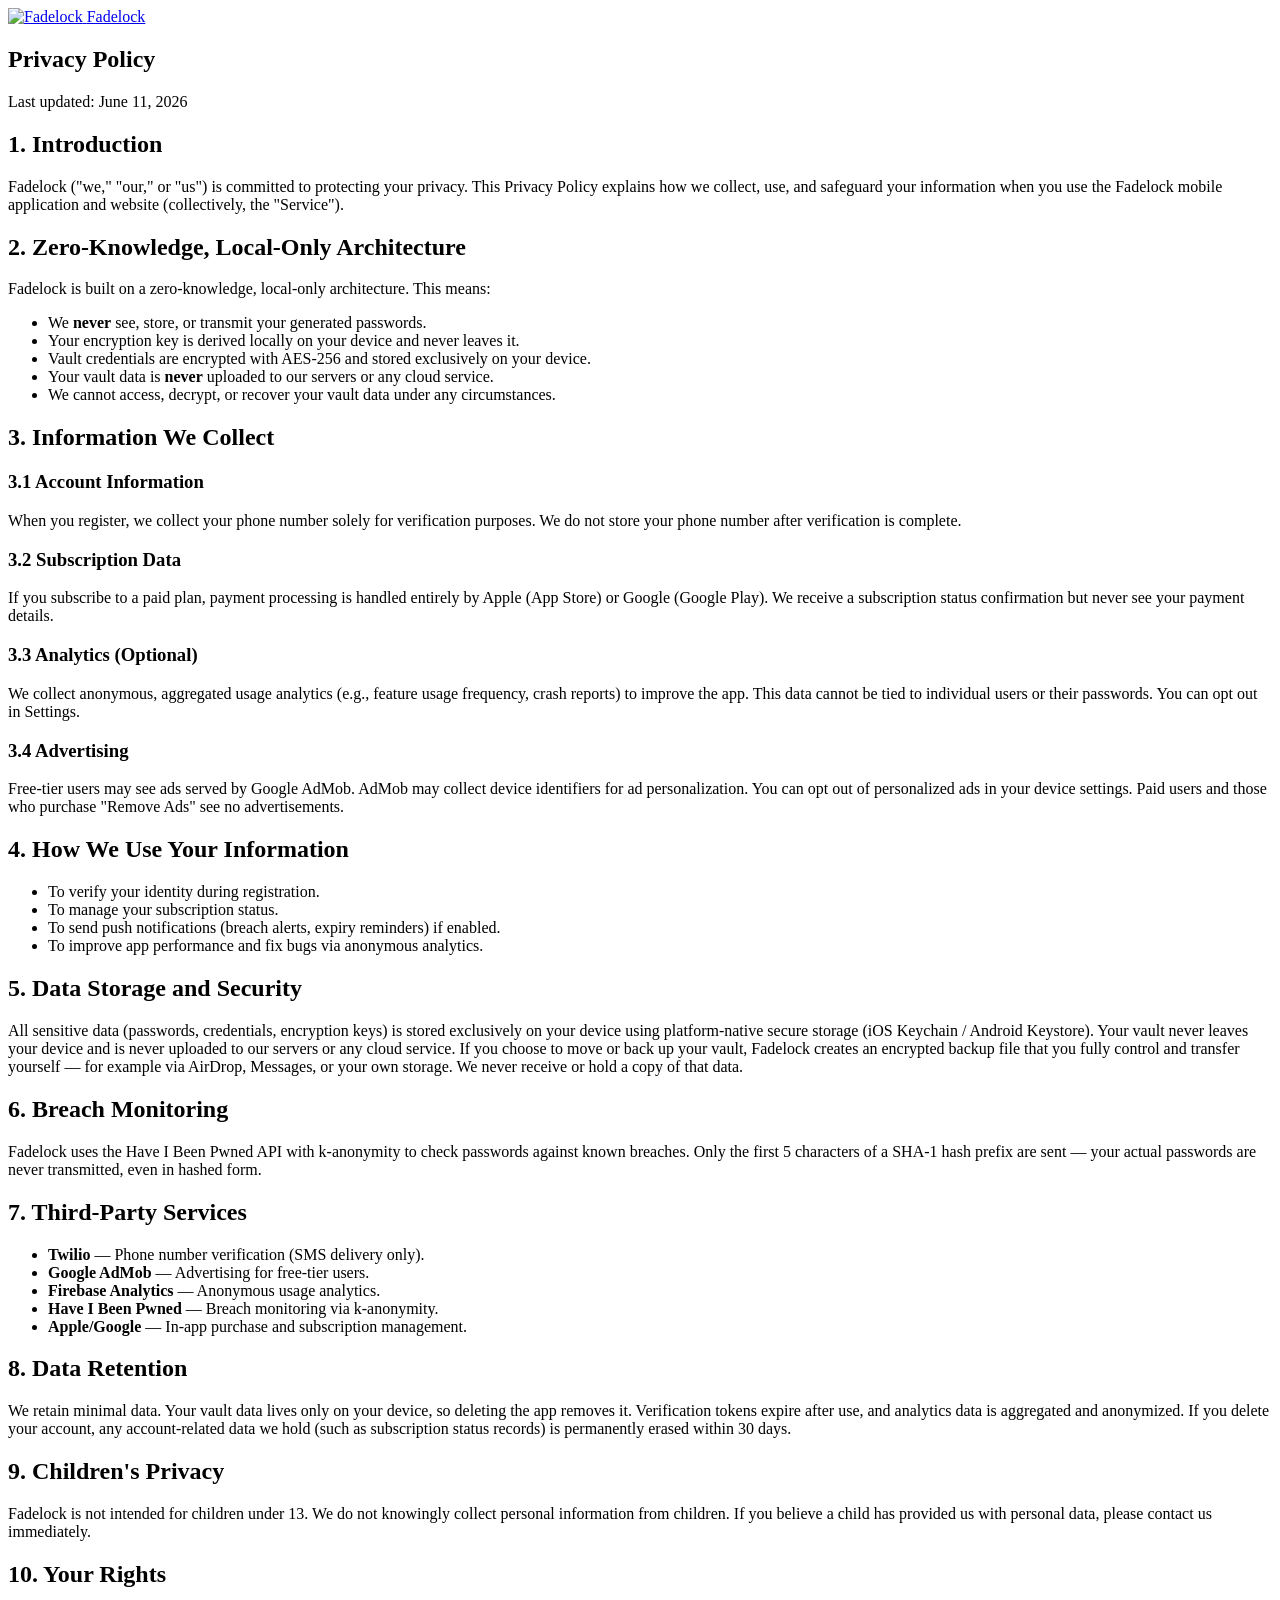
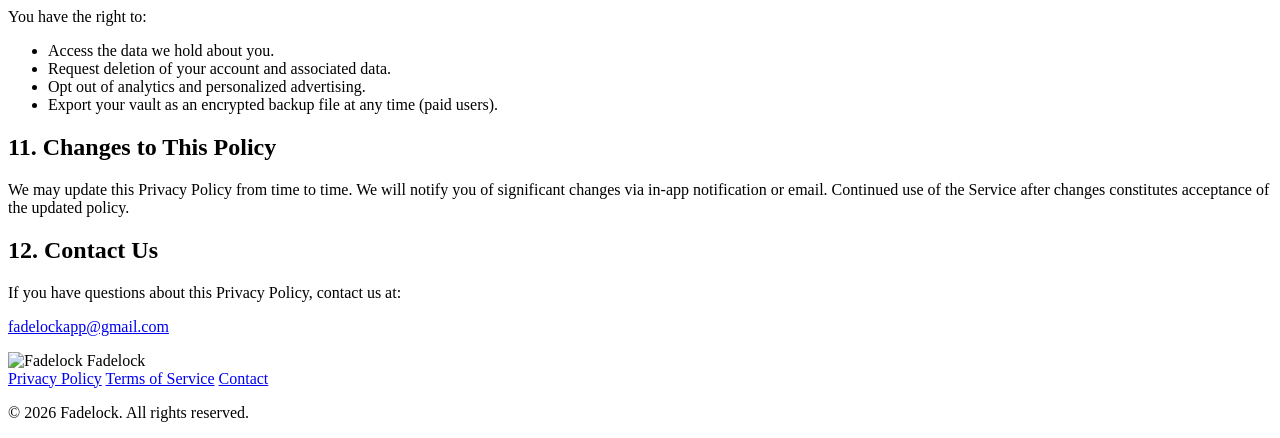
==== commit d3c3cee9: "Update privacy-policy.html" ====
--- a/privacy-policy.html
+++ b/privacy-policy.html
@@ -1,147 +1,147 @@
 <!DOCTYPE html>
 <html lang="en">
 <head>
-  <meta charset="UTF-8">
-  <meta name="viewport" content="width=device-width, initial-scale=1.0">
-  <title>Privacy Policy — Fadelock</title>
-  <meta name="description" content="Fadelock Privacy Policy. Learn how we protect your data with zero-knowledge architecture.">
-  <meta name="theme-color" content="#0D0F14">
-  <link rel="icon" type="image/x-icon" href="favicon.ico">
-  <link rel="icon" type="image/png" sizes="32x32" href="favicon-32x32.png">
-  <link rel="apple-touch-icon" sizes="180x180" href="apple-touch-icon.png">
-  <link rel="preconnect" href="https://fonts.googleapis.com">
-  <link rel="preconnect" href="https://fonts.gstatic.com" crossorigin>
-  <link href="https://fonts.googleapis.com/css2?family=Inter:wght@400;500;600;700;800&display=swap" rel="stylesheet">
-  <link rel="stylesheet" href="styles.css">
-  <link rel="stylesheet" href="legal.css">
+<meta charset="UTF-8">
+<meta name="viewport" content="width=device-width, initial-scale=1.0">
+<title>Privacy Policy — Fadelock</title>
+<meta name="description" content="Fadelock Privacy Policy. Learn how we protect your data with zero-knowledge, local-only architecture.">
+<meta name="theme-color" content="#0D0F14">
+<link rel="icon" type="image/x-icon" href="favicon.ico">
+<link rel="icon" type="image/png" sizes="32x32" href="favicon-32x32.png">
+<link rel="apple-touch-icon" sizes="180x180" href="apple-touch-icon.png">
+<link rel="preconnect" href="https://fonts.googleapis.com">
+<link rel="preconnect" href="https://fonts.gstatic.com" crossorigin>
+<link href="https://fonts.googleapis.com/css2?family=Inter:wght@400;500;600;700;800&display=swap" rel="stylesheet">
+<link rel="stylesheet" href="styles.css">
+<link rel="stylesheet" href="legal.css">
 </head>
 <body>
-  <header class="header">
-    <div class="header-inner">
-      <div class="header-brand">
-        <a href="index.html" class="header-brand-link">
-          <img src="icon.png" alt="Fadelock" class="header-logo">
-          <span class="header-title">Fadelock</span>
-        </a>
-      </div>
+<header class="header">
+  <div class="header-inner">
+    <div class="header-brand">
+      <a href="index.html" class="header-brand-link">
+        <img src="icon.png" alt="Fadelock" class="header-logo">
+        <span class="header-title">Fadelock</span>
+      </a>
     </div>
-  </header>
+  </div>
+</header>
 
-  <main class="legal-page">
-    <article class="legal-content">
-      <h1>Privacy Policy</h1>
-      <p class="legal-updated">Last updated: June 9, 2026</p>
+<main class="legal-page">
+  <article class="legal-content">
+    <h1>Privacy Policy</h1>
+    <p class="legal-updated">Last updated: June 11, 2026</p>
 
-      <section>
-        <h2>1. Introduction</h2>
-        <p>Fadelock ("we," "our," or "us") is committed to protecting your privacy. This Privacy Policy explains how we collect, use, and safeguard your information when you use the Fadelock mobile application and website (collectively, the "Service").</p>
-      </section>
+    <section>
+      <h2>1. Introduction</h2>
+      <p>Fadelock ("we," "our," or "us") is committed to protecting your privacy. This Privacy Policy explains how we collect, use, and safeguard your information when you use the Fadelock mobile application and website (collectively, the "Service").</p>
+    </section>
 
-      <section>
-        <h2>2. Zero-Knowledge Architecture</h2>
-        <p>Fadelock is built on a zero-knowledge architecture. This means:</p>
-        <ul>
-          <li>We <strong>never</strong> see, store, or transmit your generated passwords.</li>
-          <li>Your encryption key is derived locally on your device and never leaves it.</li>
-          <li>Vault credentials are encrypted with AES-256 before being stored.</li>
-          <li>We cannot access, decrypt, or recover your vault data under any circumstances.</li>
-        </ul>
-      </section>
+    <section>
+      <h2>2. Zero-Knowledge, Local-Only Architecture</h2>
+      <p>Fadelock is built on a zero-knowledge, local-only architecture. This means:</p>
+      <ul>
+        <li>We <strong>never</strong> see, store, or transmit your generated passwords.</li>
+        <li>Your encryption key is derived locally on your device and never leaves it.</li>
+        <li>Vault credentials are encrypted with AES-256 and stored exclusively on your device.</li>
+        <li>Your vault data is <strong>never</strong> uploaded to our servers or any cloud service.</li>
+        <li>We cannot access, decrypt, or recover your vault data under any circumstances.</li>
+      </ul>
+    </section>
 
-      <section>
-        <h2>3. Information We Collect</h2>
-        <h3>3.1 Account Information</h3>
-        <p>When you register, we collect your phone number solely for verification purposes. We do not store your phone number after verification is complete.</p>
+    <section>
+      <h2>3. Information We Collect</h2>
+      <h3>3.1 Account Information</h3>
+      <p>When you register, we collect your phone number solely for verification purposes. We do not store your phone number after verification is complete.</p>
 
-        <h3>3.2 Subscription Data</h3>
-        <p>If you subscribe to a paid plan, payment processing is handled entirely by Apple (App Store) or Google (Google Play). We receive a subscription status confirmation but never see your payment details.</p>
+      <h3>3.2 Subscription Data</h3>
+      <p>If you subscribe to a paid plan, payment processing is handled entirely by Apple (App Store) or Google (Google Play). We receive a subscription status confirmation but never see your payment details.</p>
 
-        <h3>3.3 Analytics (Optional)</h3>
-        <p>We collect anonymous, aggregated usage analytics (e.g., feature usage frequency, crash reports) to improve the app. This data cannot be tied to individual users or their passwords. You can opt out in Settings.</p>
+      <h3>3.3 Analytics (Optional)</h3>
+      <p>We collect anonymous, aggregated usage analytics (e.g., feature usage frequency, crash reports) to improve the app. This data cannot be tied to individual users or their passwords. You can opt out in Settings.</p>
 
-        <h3>3.4 Advertising</h3>
-        <p>Free-tier users may see ads served by Google AdMob. AdMob may collect device identifiers for ad personalization. You can opt out of personalized ads in your device settings. Paid users and those who purchase "Remove Ads" see no advertisements.</p>
-      </section>
+      <h3>3.4 Advertising</h3>
+      <p>Free-tier users may see ads served by Google AdMob. AdMob may collect device identifiers for ad personalization. You can opt out of personalized ads in your device settings. Paid users and those who purchase "Remove Ads" see no advertisements.</p>
+    </section>
 
-      <section>
-        <h2>4. How We Use Your Information</h2>
-        <ul>
-          <li>To verify your identity during registration.</li>
-          <li>To manage your subscription status.</li>
-          <li>To provide cloud sync for Pro/Family subscribers (encrypted data only).</li>
-          <li>To send push notifications (breach alerts, expiry reminders) if enabled.</li>
-          <li>To improve app performance and fix bugs via anonymous analytics.</li>
-        </ul>
-      </section>
+    <section>
+      <h2>4. How We Use Your Information</h2>
+      <ul>
+        <li>To verify your identity during registration.</li>
+        <li>To manage your subscription status.</li>
+        <li>To send push notifications (breach alerts, expiry reminders) if enabled.</li>
+        <li>To improve app performance and fix bugs via anonymous analytics.</li>
+      </ul>
+    </section>
 
-      <section>
-        <h2>5. Data Storage and Security</h2>
-        <p>All sensitive data (passwords, credentials, encryption keys) is stored exclusively on your device using platform-native secure storage (iOS Keychain / Android Keystore). Cloud-synced vault data is encrypted end-to-end before transmission — our servers store only ciphertext that is unreadable without your local encryption key.</p>
-      </section>
+    <section>
+      <h2>5. Data Storage and Security</h2>
+      <p>All sensitive data (passwords, credentials, encryption keys) is stored exclusively on your device using platform-native secure storage (iOS Keychain / Android Keystore). Your vault never leaves your device and is never uploaded to our servers or any cloud service. If you choose to move or back up your vault, Fadelock creates an encrypted backup file that you fully control and transfer yourself — for example via AirDrop, Messages, or your own storage. We never receive or hold a copy of that data.</p>
+    </section>
 
-      <section>
-        <h2>6. Breach Monitoring</h2>
-        <p>Fadelock uses the Have I Been Pwned API with k-anonymity to check passwords against known breaches. Only the first 5 characters of a SHA-1 hash prefix are sent — your actual passwords are never transmitted, even in hashed form.</p>
-      </section>
+    <section>
+      <h2>6. Breach Monitoring</h2>
+      <p>Fadelock uses the Have I Been Pwned API with k-anonymity to check passwords against known breaches. Only the first 5 characters of a SHA-1 hash prefix are sent — your actual passwords are never transmitted, even in hashed form.</p>
+    </section>
 
-      <section>
-        <h2>7. Third-Party Services</h2>
-        <ul>
-          <li><strong>Twilio</strong> — Phone number verification (SMS delivery only).</li>
-          <li><strong>Google AdMob</strong> — Advertising for free-tier users.</li>
-          <li><strong>Firebase Analytics</strong> — Anonymous usage analytics.</li>
-          <li><strong>Have I Been Pwned</strong> — Breach monitoring via k-anonymity.</li>
-          <li><strong>Apple/Google</strong> — In-app purchase and subscription management.</li>
-        </ul>
-      </section>
+    <section>
+      <h2>7. Third-Party Services</h2>
+      <ul>
+        <li><strong>Twilio</strong> — Phone number verification (SMS delivery only).</li>
+        <li><strong>Google AdMob</strong> — Advertising for free-tier users.</li>
+        <li><strong>Firebase Analytics</strong> — Anonymous usage analytics.</li>
+        <li><strong>Have I Been Pwned</strong> — Breach monitoring via k-anonymity.</li>
+        <li><strong>Apple/Google</strong> — In-app purchase and subscription management.</li>
+      </ul>
+    </section>
 
-      <section>
-        <h2>8. Data Retention</h2>
-        <p>We retain minimal data. Verification tokens expire after use. Analytics data is aggregated and anonymized. If you delete your account, all server-side data associated with your account is permanently erased within 30 days.</p>
-      </section>
+    <section>
+      <h2>8. Data Retention</h2>
+      <p>We retain minimal data. Your vault data lives only on your device, so deleting the app removes it. Verification tokens expire after use, and analytics data is aggregated and anonymized. If you delete your account, any account-related data we hold (such as subscription status records) is permanently erased within 30 days.</p>
+    </section>
 
-      <section>
-        <h2>9. Children's Privacy</h2>
-        <p>Fadelock is not intended for children under 13. We do not knowingly collect personal information from children. If you believe a child has provided us with personal data, please contact us immediately.</p>
-      </section>
+    <section>
+      <h2>9. Children's Privacy</h2>
+      <p>Fadelock is not intended for children under 13. We do not knowingly collect personal information from children. If you believe a child has provided us with personal data, please contact us immediately.</p>
+    </section>
 
-      <section>
-        <h2>10. Your Rights</h2>
-        <p>You have the right to:</p>
-        <ul>
-          <li>Access the data we hold about you.</li>
-          <li>Request deletion of your account and associated data.</li>
-          <li>Opt out of analytics and personalized advertising.</li>
-          <li>Export your vault data at any time (paid users).</li>
-        </ul>
-      </section>
+    <section>
+      <h2>10. Your Rights</h2>
+      <p>You have the right to:</p>
+      <ul>
+        <li>Access the data we hold about you.</li>
+        <li>Request deletion of your account and associated data.</li>
+        <li>Opt out of analytics and personalized advertising.</li>
+        <li>Export your vault as an encrypted backup file at any time (paid users).</li>
+      </ul>
+    </section>
 
-      <section>
-        <h2>11. Changes to This Policy</h2>
-        <p>We may update this Privacy Policy from time to time. We will notify you of significant changes via in-app notification or email. Continued use of the Service after changes constitutes acceptance of the updated policy.</p>
-      </section>
+    <section>
+      <h2>11. Changes to This Policy</h2>
+      <p>We may update this Privacy Policy from time to time. We will notify you of significant changes via in-app notification or email. Continued use of the Service after changes constitutes acceptance of the updated policy.</p>
+    </section>
 
-      <section>
-        <h2>12. Contact Us</h2>
-        <p>If you have questions about this Privacy Policy, contact us at:</p>
-        <p><a href="mailto:fadelockapp@gmail.com">fadelockapp@gmail.com</a></p>
-      </section>
-    </article>
-  </main>
+    <section>
+      <h2>12. Contact Us</h2>
+      <p>If you have questions about this Privacy Policy, contact us at:</p>
+      <p><a href="mailto:fadelockapp@gmail.com">fadelockapp@gmail.com</a></p>
+    </section>
+  </article>
+</main>
 
-  <footer class="footer">
-    <div class="footer-inner">
-      <div class="footer-brand">
-        <img src="icon.png" alt="Fadelock" class="footer-logo">
-        <span>Fadelock</span>
-      </div>
-      <div class="footer-links">
-        <a href="privacy.html">Privacy Policy</a>
-        <a href="terms.html">Terms of Service</a>
-        <a href="mailto:fadelockapp@gmail.com">Contact</a>
-      </div>
-      <p class="footer-copy">&copy; 2026 Fadelock. All rights reserved.</p>
+<footer class="footer">
+  <div class="footer-inner">
+    <div class="footer-brand">
+      <img src="icon.png" alt="Fadelock" class="footer-logo">
+      <span>Fadelock</span>
     </div>
-  </footer>
+    <div class="footer-links">
+      <a href="privacy.html">Privacy Policy</a>
+      <a href="terms.html">Terms of Service</a>
+      <a href="mailto:fadelockapp@gmail.com">Contact</a>
+    </div>
+    <p class="footer-copy">&copy; 2026 Fadelock. All rights reserved.</p>
+  </div>
+</footer>
 </body>
 </html>
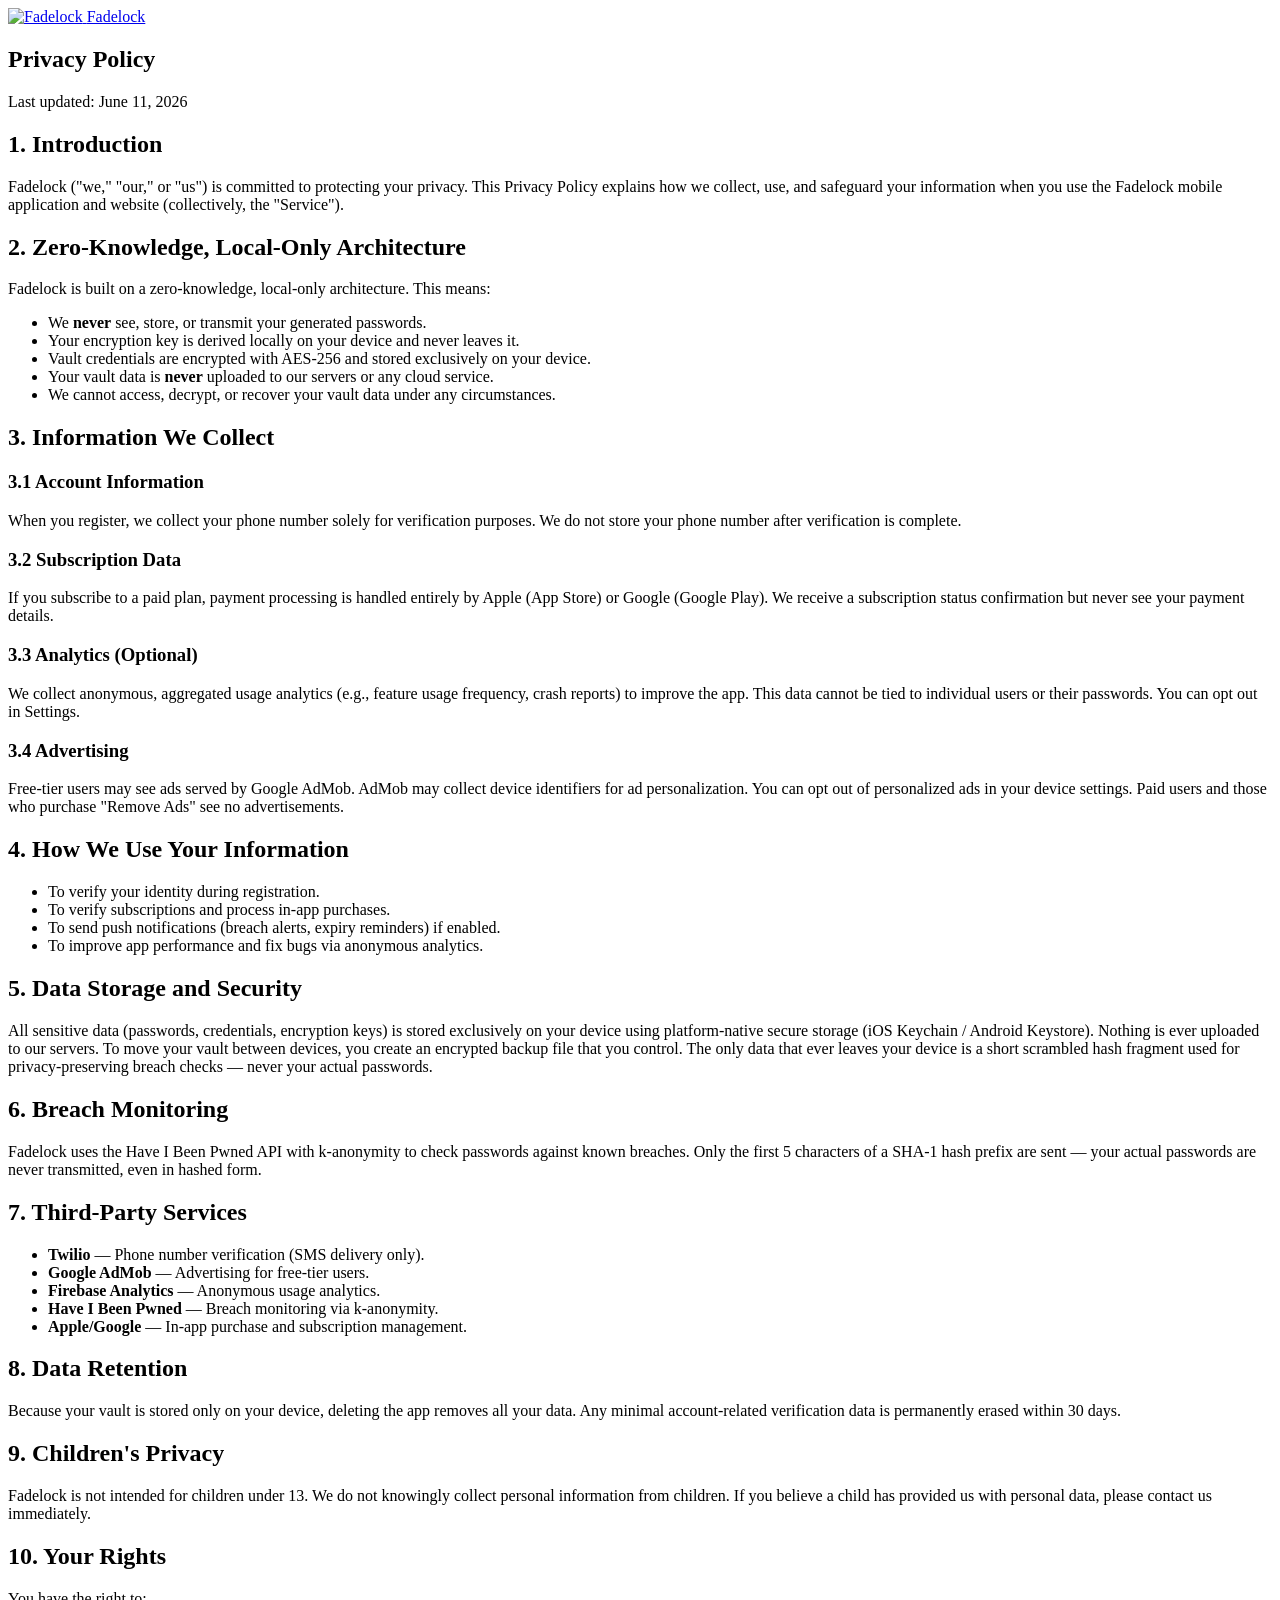
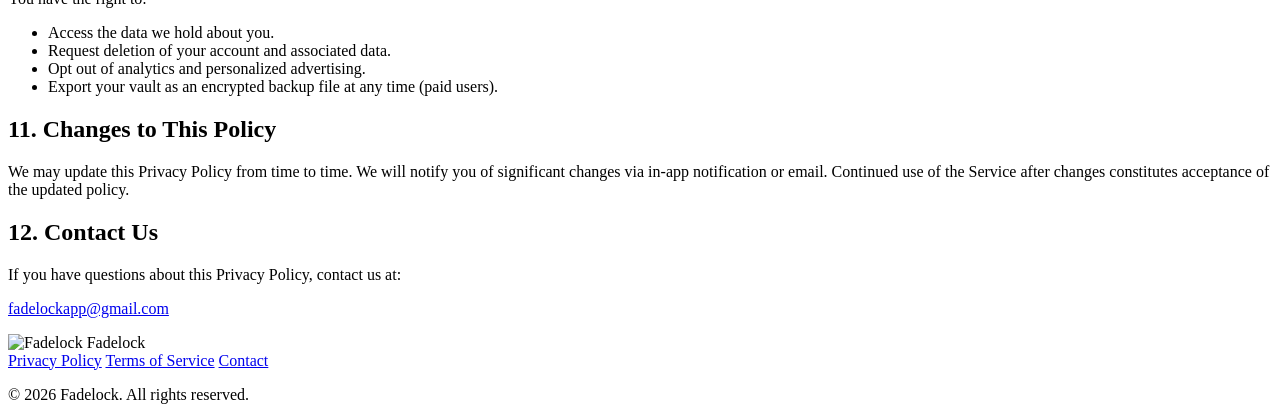
==== commit 138c4be0: "Update privacy-policy.html" ====
--- a/privacy-policy.html
+++ b/privacy-policy.html
@@ -68,7 +68,7 @@
       <h2>4. How We Use Your Information</h2>
       <ul>
         <li>To verify your identity during registration.</li>
-        <li>To manage your subscription status.</li>
+        <li>To verify subscriptions and process in-app purchases.</li>
         <li>To send push notifications (breach alerts, expiry reminders) if enabled.</li>
         <li>To improve app performance and fix bugs via anonymous analytics.</li>
       </ul>
@@ -76,7 +76,7 @@
 
     <section>
       <h2>5. Data Storage and Security</h2>
-      <p>All sensitive data (passwords, credentials, encryption keys) is stored exclusively on your device using platform-native secure storage (iOS Keychain / Android Keystore). Your vault never leaves your device and is never uploaded to our servers or any cloud service. If you choose to move or back up your vault, Fadelock creates an encrypted backup file that you fully control and transfer yourself — for example via AirDrop, Messages, or your own storage. We never receive or hold a copy of that data.</p>
+      <p>All sensitive data (passwords, credentials, encryption keys) is stored exclusively on your device using platform-native secure storage (iOS Keychain / Android Keystore). Nothing is ever uploaded to our servers. To move your vault between devices, you create an encrypted backup file that you control. The only data that ever leaves your device is a short scrambled hash fragment used for privacy-preserving breach checks — never your actual passwords.</p>
     </section>
 
     <section>
@@ -97,7 +97,7 @@
 
     <section>
       <h2>8. Data Retention</h2>
-      <p>We retain minimal data. Your vault data lives only on your device, so deleting the app removes it. Verification tokens expire after use, and analytics data is aggregated and anonymized. If you delete your account, any account-related data we hold (such as subscription status records) is permanently erased within 30 days.</p>
+      <p>Because your vault is stored only on your device, deleting the app removes all your data. Any minimal account-related verification data is permanently erased within 30 days.</p>
     </section>
 
     <section>
